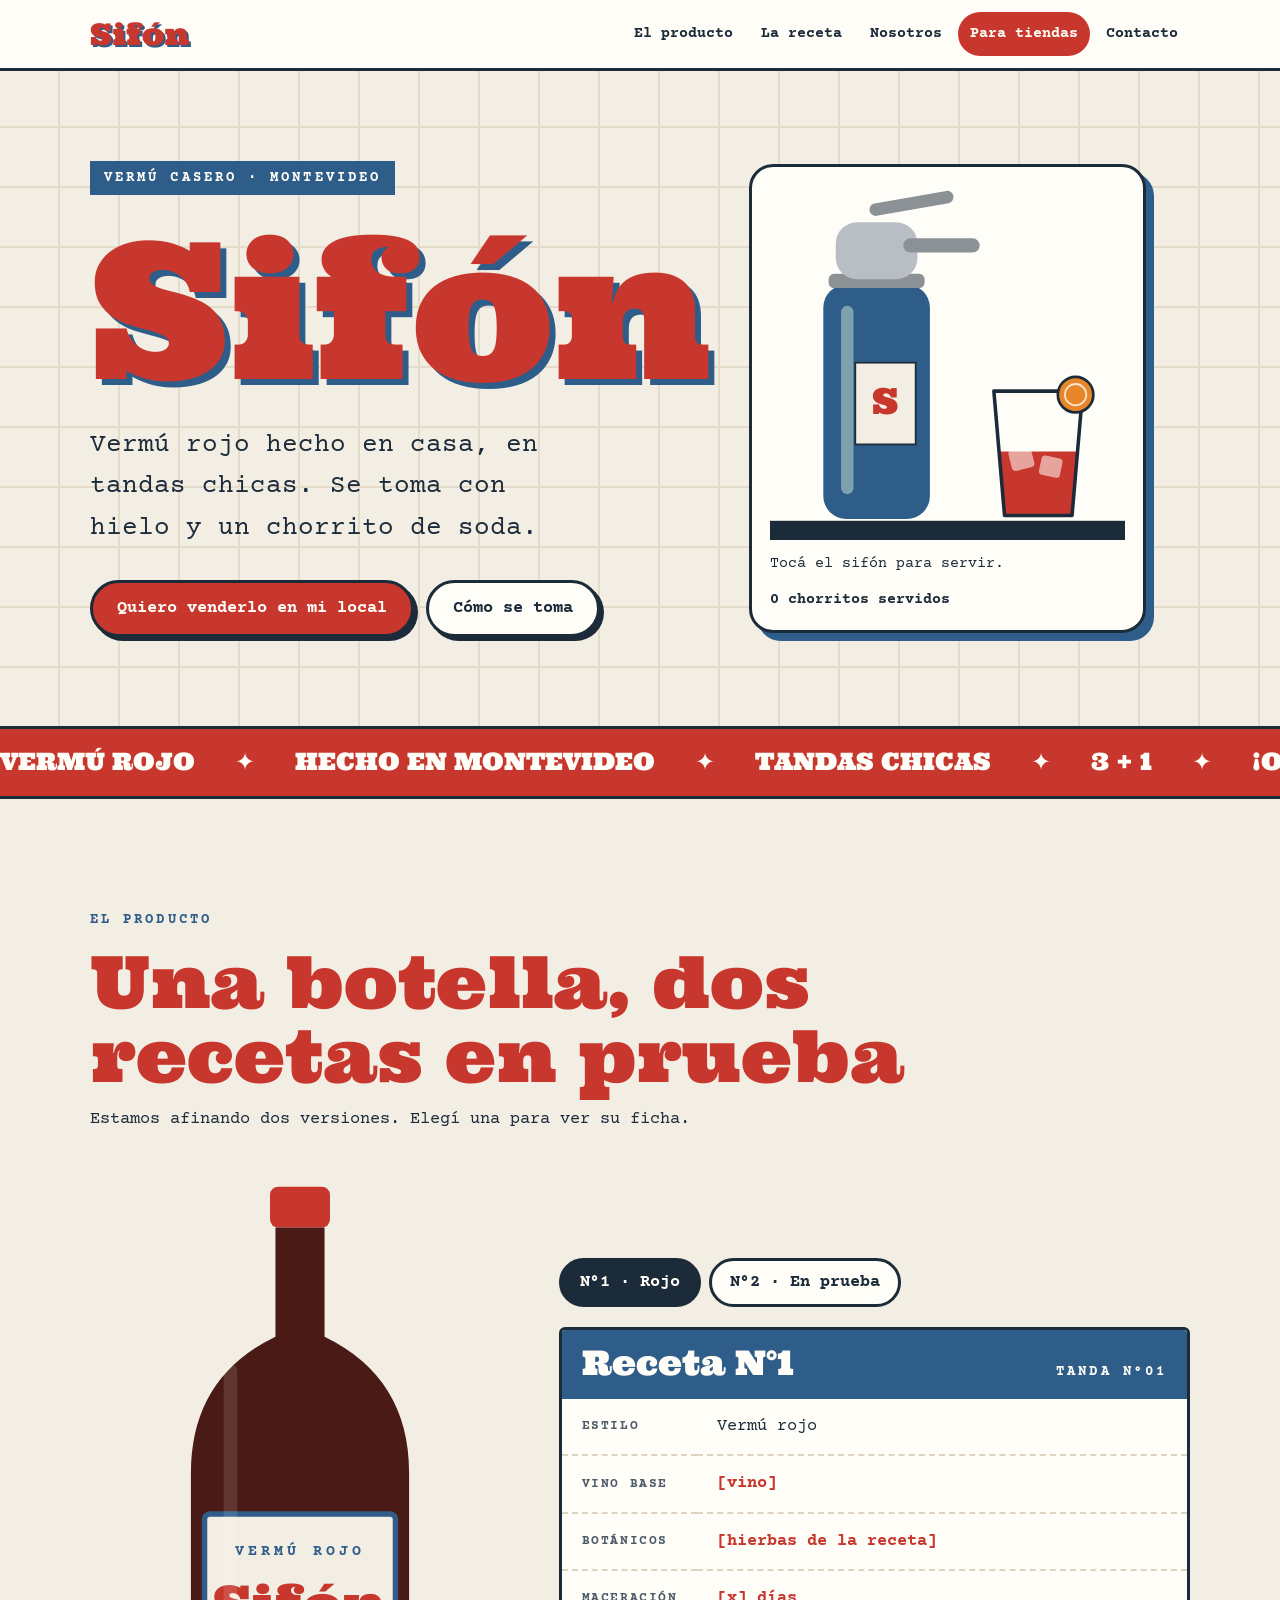
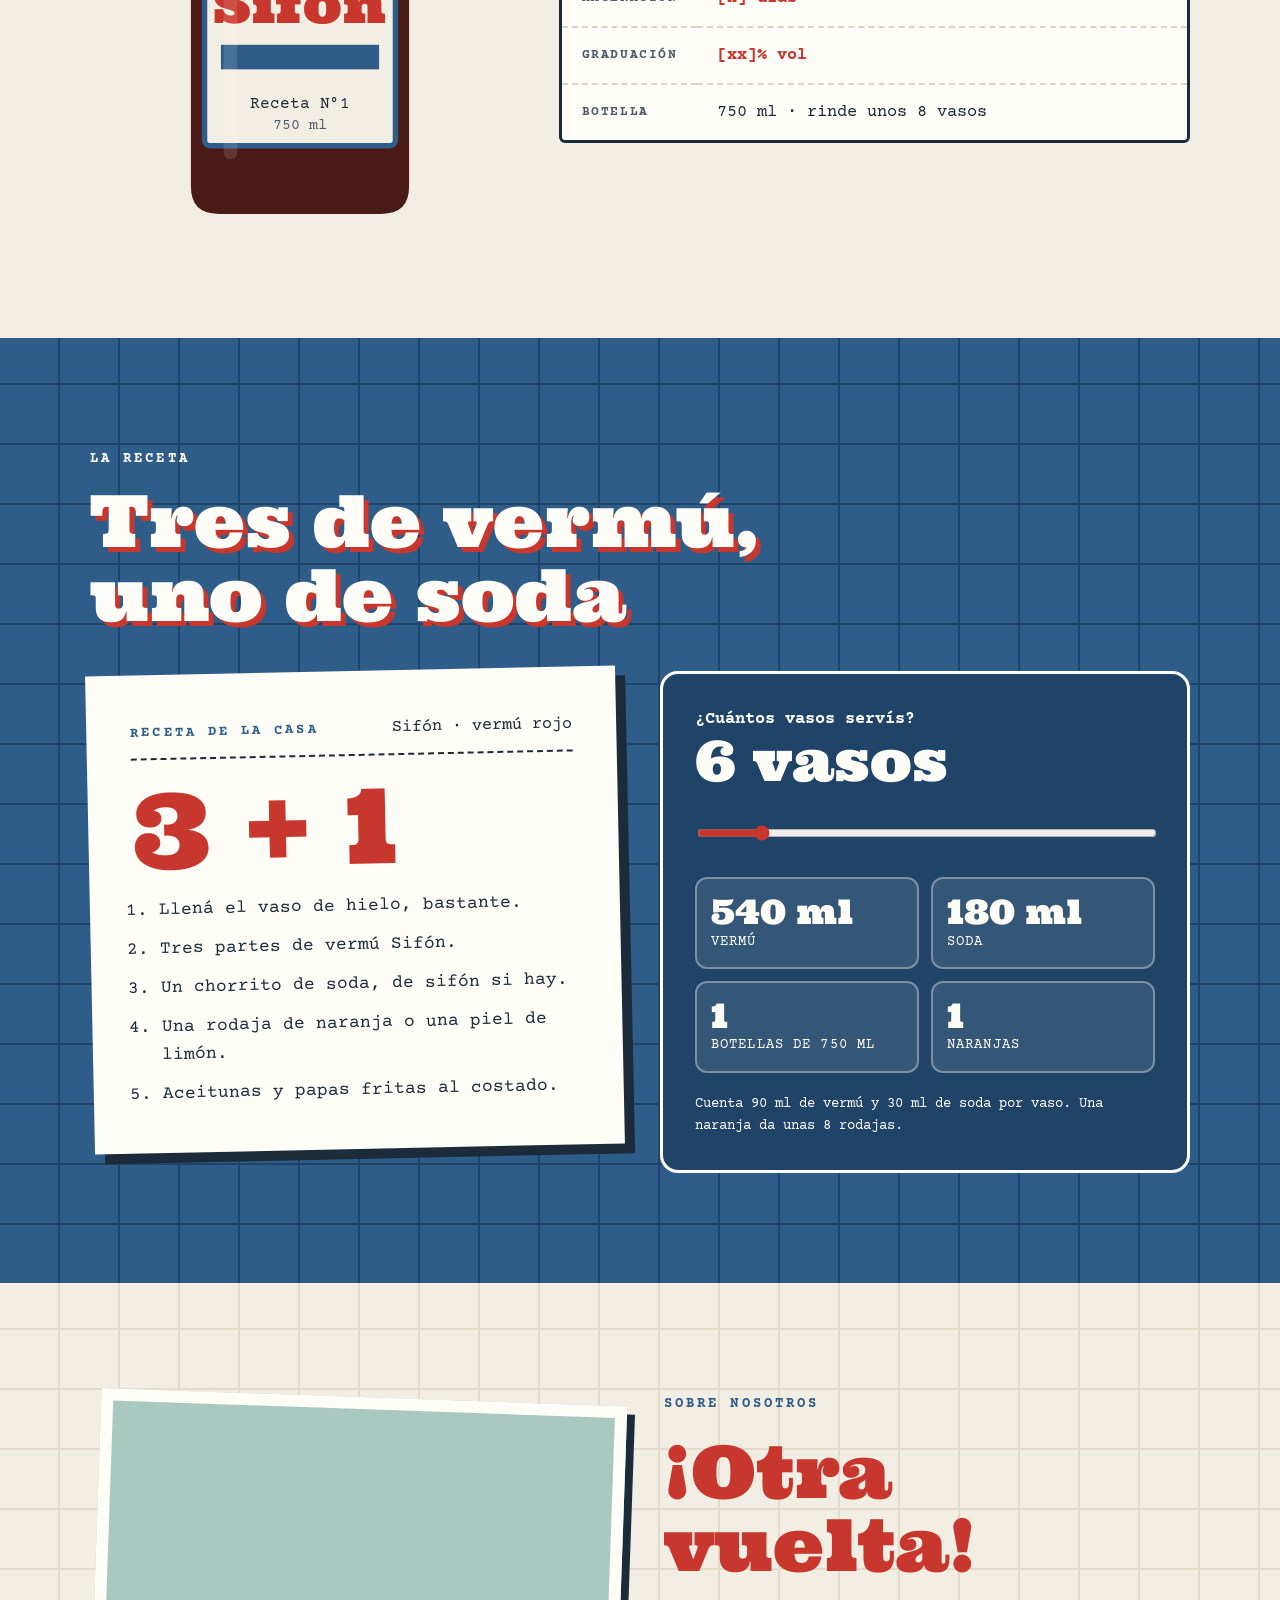
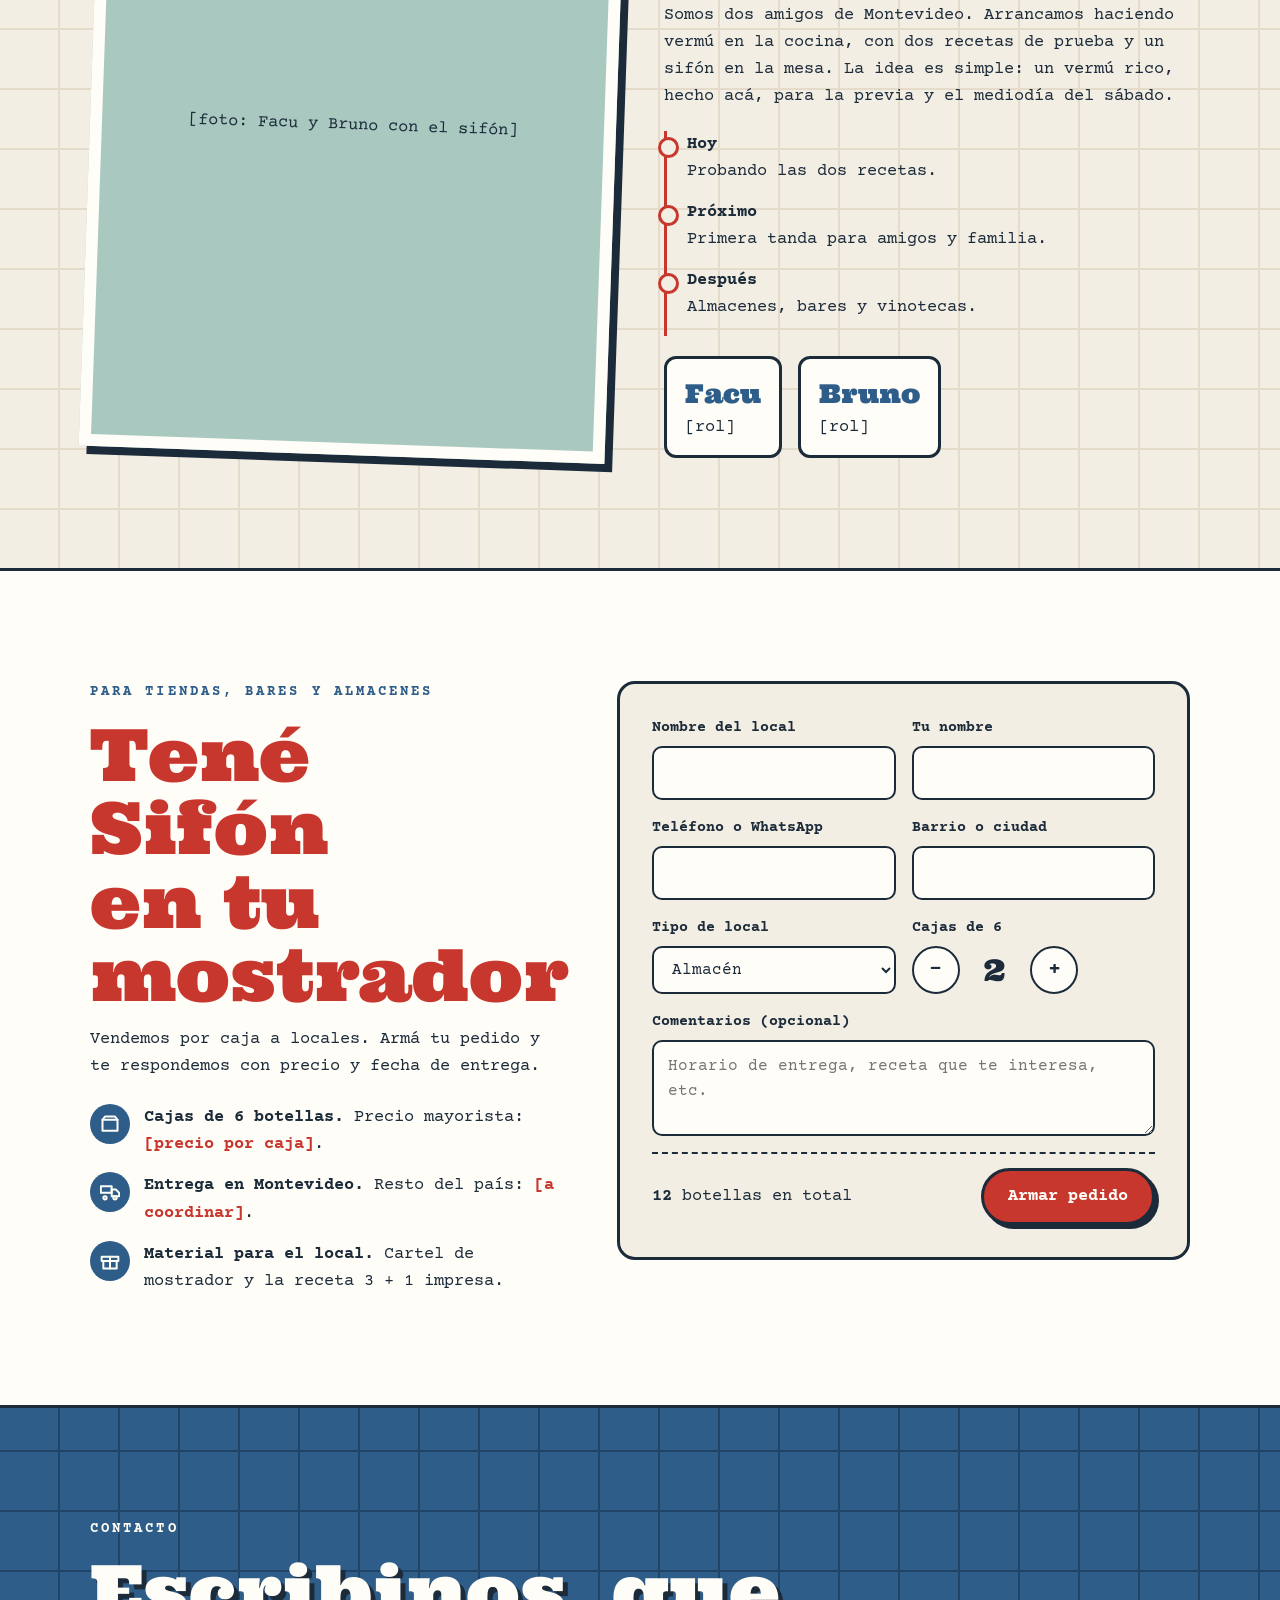
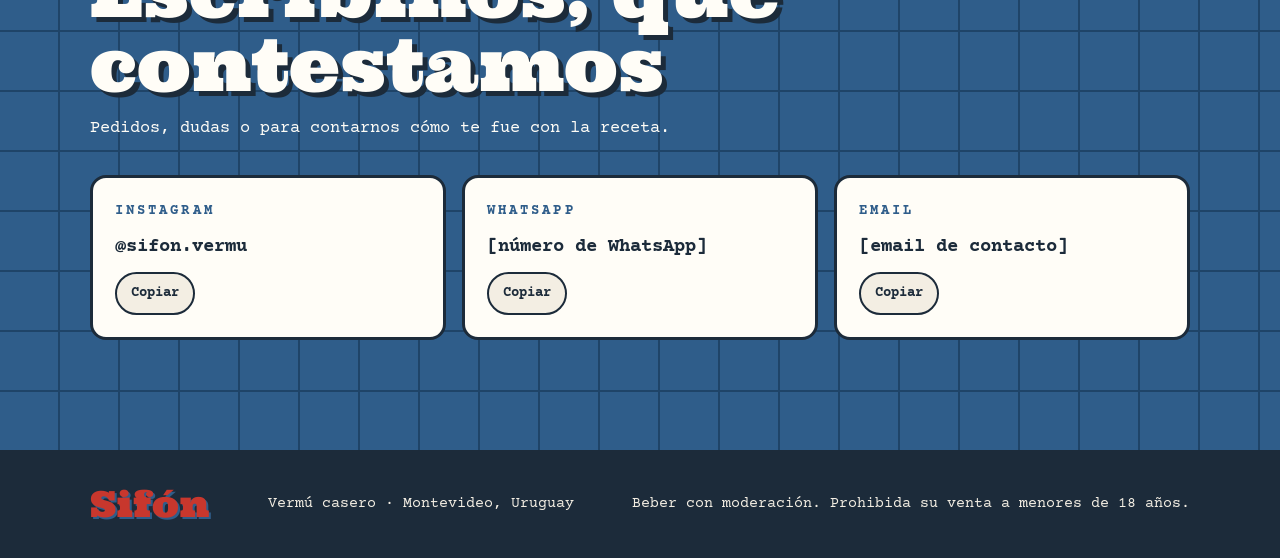
==== index.html @ 4a1d990e "Rename index_2.html to index.html" ====
<!doctype html>
<html lang="es">
<head>
<meta charset="utf-8">
<meta name="viewport" content="width=device-width, initial-scale=1, viewport-fit=cover">
<meta name="description" content="Sifón, vermú casero hecho en Montevideo. Se toma con hielo y un chorrito de soda.">
<style>body{margin:0}img{max-width:100%}[hidden]{display:none!important}</style>
<title>Sifón Vermú</title>
<link rel="preconnect" href="https://fonts.googleapis.com">
<link rel="preconnect" href="https://fonts.gstatic.com" crossorigin>
<link rel="stylesheet" href="https://fonts.googleapis.com/css2?family=Ultra&family=Courier+Prime:ital,wght@0,400;0,700;1,400&display=swap">
<style>
/* Layout: azulejo de cocina + barra de bar; secciones alternan azulejo claro y azul sifón, con un sifón interactivo en el hero */
:root{
  --azul:#2F5D8A; --azul-hondo:#1F4468; --vidrio:#A9C8C0; --rojo:#C8372D; --rojo-hondo:#9E2A22;
  --azulejo:#F3EEE3; --papel:#FFFDF7; --tinta:#1C2B3A; --tinta-suave:#4E5B68; --linea:#DCD3C1; --metal:#8C9196; --metal-claro:#B8BEC4;
  --f-display:'Ultra', 'Rockwell Extra Bold', Georgia, serif;
  --f-texto:'Courier Prime', 'Courier New', ui-monospace, monospace;
  --ancho:1180px;
  color-scheme: light;
}
*{box-sizing:border-box}
html{scroll-behavior:smooth}
body{background:var(--azulejo);color:var(--tinta);font-family:var(--f-texto);font-size:17px;line-height:1.6}
a{color:var(--azul)}
:focus-visible{outline:3px solid var(--rojo);outline-offset:3px}
.wrap{max-width:var(--ancho);margin:0 auto;padding-inline:clamp(16px,4vw,40px)}
.azulejos{background-color:var(--azulejo);background-image:repeating-linear-gradient(0deg,transparent 0 58px,#E4DBCA 58px 60px),repeating-linear-gradient(90deg,transparent 0 58px,#E4DBCA 58px 60px)}
.azulejos-azul{background-color:var(--azul);background-image:repeating-linear-gradient(0deg,transparent 0 58px,var(--azul-hondo) 58px 60px),repeating-linear-gradient(90deg,transparent 0 58px,var(--azul-hondo) 58px 60px)}
h1,h2,h3{font-family:var(--f-display);font-weight:400;line-height:1.02;text-wrap:balance;margin:0}
h2{font-size:clamp(40px,6vw,72px)}
.etiqueta{font-weight:700;letter-spacing:.22em;text-transform:uppercase;font-size:14px}
p{margin:0;max-width:62ch}

/* NAV */
.nav{position:sticky;top:env(safe-area-inset-top,0px);z-index:20;background:var(--papel);border-bottom:3px solid var(--tinta)}
.nav .wrap{display:flex;align-items:center;justify-content:space-between;gap:16px;padding-block:12px}
.logo{font-family:var(--f-display);font-size:30px;color:var(--rojo);text-decoration:none;text-shadow:2px 2px 0 var(--azul);line-height:1}
.nav ul{list-style:none;display:flex;gap:4px;margin:0;padding:0}
.nav ul a{display:block;padding:10px 12px;text-decoration:none;color:var(--tinta);font-weight:700;font-size:15px;border-radius:999px}
.nav ul a:hover{background:var(--azulejo)}
.nav .cta-nav{background:var(--rojo);color:var(--papel)}
.nav .cta-nav:hover{background:var(--rojo-hondo)}
.menu-btn{display:none;font:inherit;font-weight:700;background:var(--tinta);color:var(--papel);border:0;border-radius:999px;padding:10px 16px;min-height:44px;cursor:pointer}
@media (max-width:860px){
  .menu-btn{display:block}
  .nav ul{display:none;position:absolute;left:0;right:0;top:100%;flex-direction:column;background:var(--papel);border-bottom:3px solid var(--tinta);padding:8px 16px 16px}
  .nav.abierto ul{display:flex}
  .nav ul a{padding:14px 12px}
}

/* HERO */
.hero .wrap{display:grid;grid-template-columns:1.1fr .9fr;gap:40px;align-items:center;padding-block:clamp(40px,7vw,90px)}
.hero h1{font-size:clamp(84px,15vw,190px);color:var(--rojo);text-shadow:6px 6px 0 var(--azul);letter-spacing:-.01em}
.hero .bajada{font-size:clamp(20px,2.4vw,26px);margin-top:18px;max-width:30ch}
.hero .sobre{display:inline-block;background:var(--azul);color:var(--papel);padding:6px 14px;margin-bottom:18px}
.botones{display:flex;flex-wrap:wrap;gap:12px;margin-top:30px}
.btn{display:inline-flex;align-items:center;justify-content:center;min-height:48px;padding:12px 24px;font:inherit;font-weight:700;text-decoration:none;border:3px solid var(--tinta);border-radius:999px;cursor:pointer;transition:transform .15s ease, box-shadow .15s ease;box-shadow:4px 4px 0 var(--tinta)}
.btn:hover{transform:translate(-2px,-2px);box-shadow:6px 6px 0 var(--tinta)}
.btn:active{transform:translate(2px,2px);box-shadow:1px 1px 0 var(--tinta)}
.btn-rojo{background:var(--rojo);color:var(--papel)}
.btn-claro{background:var(--papel);color:var(--tinta)}
.btn-azul{background:var(--azul);color:var(--papel)}
.escena{background:var(--papel);border:3px solid var(--tinta);border-radius:24px;padding:18px;box-shadow:8px 8px 0 var(--azul);display:flex;flex-direction:column;gap:12px}
.escena svg{width:100%;height:auto;display:block;max-width:100%}
.escena .pie{display:flex;justify-content:space-between;align-items:center;gap:12px;flex-wrap:wrap;font-size:15px}
.contador{font-variant-numeric:tabular-nums;font-weight:700}
#palanca{transition:transform .18s ease;transform-origin:118px 30px;transform-box:view-box}
.apretado #palanca{transform:rotate(12deg)}
#chorro{stroke-dasharray:260;stroke-dashoffset:260}
.apretado #chorro{animation:chorro .9s ease-out forwards}
@keyframes chorro{0%{stroke-dashoffset:260;opacity:1}55%{stroke-dashoffset:0;opacity:1}100%{stroke-dashoffset:-260;opacity:0}}
#liquido{transition:y .8s ease, height .8s ease}
.burbuja{animation:sube 1.6s ease-in forwards}
@keyframes sube{from{transform:translateY(0);opacity:.9}to{transform:translateY(-90px);opacity:0}}
button.sifon-hit{all:unset;cursor:pointer;display:block;border-radius:16px}
button.sifon-hit:focus-visible{outline:3px solid var(--rojo);outline-offset:4px}

/* MARQUESINA */
.marquesina{background:var(--rojo);color:var(--papel);border-block:3px solid var(--tinta);overflow:hidden;white-space:nowrap}
.marquesina .pista{display:inline-flex;gap:40px;padding-block:14px;font-family:var(--f-display);font-size:24px;animation:corre 26s linear infinite}
@keyframes corre{to{transform:translateX(-50%)}}

section{scroll-margin-top:80px}
.seccion{padding-block:clamp(60px,9vw,110px)}
.cabeza{display:flex;flex-direction:column;gap:14px;margin-bottom:40px}

/* PRODUCTO */
.producto .grid{display:grid;grid-template-columns:.8fr 1.2fr;gap:48px;align-items:center}
.botella{display:flex;justify-content:center}
.botella svg{width:min(300px,100%);height:auto}
.tabs{display:flex;gap:8px;flex-wrap:wrap;margin-bottom:20px}
.tab{font:inherit;font-weight:700;min-height:44px;padding:8px 18px;border:3px solid var(--tinta);border-radius:999px;background:var(--papel);color:var(--tinta);cursor:pointer}
.tab[aria-selected="true"]{background:var(--tinta);color:var(--papel)}
.ficha{background:var(--papel);border:3px solid var(--tinta);border-radius:6px;overflow:hidden}
.ficha dl{margin:0;display:grid;grid-template-columns:max-content 1fr}
.ficha dt,.ficha dd{margin:0;padding:14px 20px;border-bottom:2px dashed var(--linea)}
.ficha dt{font-weight:700;color:var(--tinta-suave);text-transform:uppercase;letter-spacing:.12em;font-size:13px;display:flex;align-items:center}
.ficha dl > :nth-last-child(-n+2){border-bottom:0}
.ficha .titulo-ficha{background:var(--azul);color:var(--papel);padding:16px 20px;display:flex;justify-content:space-between;align-items:baseline;gap:12px;flex-wrap:wrap}
.ficha .titulo-ficha h3{font-size:34px}
.pendiente{color:var(--rojo);font-weight:700}

/* RECETA */
.receta{color:var(--papel)}
.receta .grid{display:grid;grid-template-columns:1fr 1fr;gap:40px;align-items:start}
.receta h2{text-shadow:5px 5px 0 var(--rojo)}
.tarjeta{background:var(--papel);color:var(--tinta);padding:clamp(24px,4vw,44px);box-shadow:10px 10px 0 var(--tinta);transform:rotate(-1.2deg)}
.tarjeta .top{display:flex;justify-content:space-between;align-items:baseline;border-bottom:2px dashed var(--tinta);padding-bottom:12px;margin-bottom:18px;gap:10px;flex-wrap:wrap}
.tarjeta .formula{font-family:var(--f-display);font-size:clamp(64px,9vw,104px);color:var(--rojo);line-height:1;margin-bottom:14px}
.tarjeta ol{margin:0;padding-left:1.4em;display:flex;flex-direction:column;gap:10px;font-size:18px}
.calc{background:var(--azul-hondo);border:3px solid var(--papel);border-radius:18px;padding:clamp(20px,3vw,32px);display:flex;flex-direction:column;gap:20px}
.calc label{font-weight:700}
.calc input[type=range]{width:100%;accent-color:var(--rojo);min-height:44px}
.vasos{font-family:var(--f-display);font-size:56px;line-height:1;font-variant-numeric:tabular-nums}
.resultados{display:grid;grid-template-columns:repeat(2,minmax(0,1fr));gap:12px}
.res{background:rgba(255,253,247,.1);border:2px solid rgba(255,253,247,.35);border-radius:12px;padding:14px}
.res .num{font-family:var(--f-display);font-size:34px;font-variant-numeric:tabular-nums;line-height:1.1}
.res .lbl{font-size:14px;letter-spacing:.08em;text-transform:uppercase}

/* NOSOTROS */
.nosotros .grid{display:grid;grid-template-columns:1fr 1fr;gap:48px;align-items:center}
.foto{aspect-ratio:4/5;max-width:100%;background:var(--vidrio);border:12px solid var(--papel);box-shadow:8px 8px 0 var(--tinta);display:flex;align-items:center;justify-content:center;text-align:center;padding:24px;transform:rotate(2deg);color:var(--tinta)}
.nosotros .texto{display:flex;flex-direction:column;gap:20px;min-width:0}
.firmas{display:flex;gap:16px;flex-wrap:wrap}
.firma{background:var(--papel);border:3px solid var(--tinta);border-radius:12px;padding:14px 18px;min-width:0}
.firma strong{font-family:var(--f-display);font-weight:400;font-size:26px;display:block;color:var(--azul)}
.linea-tiempo{list-style:none;margin:0;padding:0;display:flex;flex-direction:column;gap:0;border-left:3px solid var(--rojo)}
.linea-tiempo li{padding:0 0 14px 20px;position:relative}
.linea-tiempo li::before{content:"";position:absolute;left:-9px;top:6px;width:15px;height:15px;border-radius:50%;background:var(--azulejo);border:3px solid var(--rojo)}
.linea-tiempo b{display:block}

/* TIENDAS */
.tiendas{background:var(--papel);border-block:3px solid var(--tinta)}
.tiendas .grid{display:grid;grid-template-columns:.9fr 1.1fr;gap:48px;align-items:start}
.ventajas{list-style:none;margin:24px 0 0;padding:0;display:flex;flex-direction:column;gap:14px}
.ventajas li{display:flex;gap:14px;align-items:flex-start}
.ventajas .ico{flex-shrink:0;width:40px;height:40px;border-radius:50%;background:var(--azul);color:var(--papel);display:flex;align-items:center;justify-content:center}
.form{background:var(--azulejo);border:3px solid var(--tinta);border-radius:18px;padding:clamp(20px,3vw,32px);display:grid;grid-template-columns:repeat(2,minmax(0,1fr));gap:16px}
.campo{display:flex;flex-direction:column;gap:6px;min-width:0}
.campo.full{grid-column:1/-1}
.campo label{font-weight:700;font-size:15px}
.campo input,.campo select,.campo textarea{font:inherit;font-size:16px;padding:12px 14px;border:2px solid var(--tinta);border-radius:10px;background:var(--papel);color:var(--tinta);min-height:48px;width:100%}
.campo textarea{min-height:96px;resize:vertical}
.stepper{display:flex;align-items:center;gap:10px}
.stepper button{font:inherit;font-weight:700;font-size:22px;width:48px;height:48px;border-radius:50%;border:2px solid var(--tinta);background:var(--papel);color:var(--tinta);cursor:pointer}
.stepper output{font-family:var(--f-display);font-size:30px;min-width:2.2ch;text-align:center;font-variant-numeric:tabular-nums}
.total{grid-column:1/-1;display:flex;justify-content:space-between;align-items:center;gap:12px;flex-wrap:wrap;border-top:2px dashed var(--tinta);padding-top:14px}
.error{color:var(--rojo-hondo);font-weight:700;font-size:15px}
.resumen{grid-column:1/-1;background:var(--papel);border:2px solid var(--tinta);border-radius:12px;padding:16px;display:flex;flex-direction:column;gap:12px}
.resumen pre{margin:0;white-space:pre-wrap;font:inherit;font-size:15px}

/* CONTACTO */
.contacto{color:var(--papel)}
.contacto h2{text-shadow:5px 5px 0 var(--tinta)}
.canales{display:grid;grid-template-columns:repeat(3,minmax(0,1fr));gap:16px;margin-top:32px}
.canal{background:var(--papel);color:var(--tinta);border:3px solid var(--tinta);border-radius:16px;padding:22px;display:flex;flex-direction:column;gap:10px;min-width:0}
.canal .dato{font-weight:700;font-size:19px;overflow-wrap:anywhere}
.canal button{align-self:flex-start;font:inherit;font-size:14px;font-weight:700;padding:8px 14px;min-height:40px;border:2px solid var(--tinta);border-radius:999px;background:var(--azulejo);color:var(--tinta);cursor:pointer}
footer{background:var(--tinta);color:var(--azulejo);padding-block:36px;font-size:15px}
footer .wrap{display:flex;justify-content:space-between;gap:20px;flex-wrap:wrap;align-items:center}
footer .logo{font-size:36px}

@media (max-width:860px){
  .hero .wrap,.producto .grid,.receta .grid,.nosotros .grid,.tiendas .grid{grid-template-columns:1fr}
  .canales{grid-template-columns:1fr}
  .form{grid-template-columns:1fr}
  .foto{max-width:420px}
}
@media (prefers-reduced-motion:reduce){
  html{scroll-behavior:auto}
  .marquesina .pista{animation:none}
  .burbuja,.apretado #chorro{animation-duration:.01s}
  .btn{transition:none}
}
</style>
</head>
<body>


<nav class="nav" id="nav" aria-label="Principal">
  <div class="wrap">
    <a class="logo" href="#inicio">Sifón</a>
    <button class="menu-btn" id="menuBtn" aria-expanded="false" aria-controls="menu">Menú</button>
    <ul id="menu">
      <li><a href="#producto">El producto</a></li>
      <li><a href="#receta">La receta</a></li>
      <li><a href="#nosotros">Nosotros</a></li>
      <li><a href="#tiendas" class="cta-nav">Para tiendas</a></li>
      <li><a href="#contacto">Contacto</a></li>
    </ul>
  </div>
</nav>

<header class="hero azulejos" id="inicio">
  <div class="wrap">
    <div>
      <span class="etiqueta sobre">Vermú casero · Montevideo</span>
      <h1>Sifón</h1>
      <p class="bajada">Vermú rojo hecho en casa, en tandas chicas. Se toma con hielo y un chorrito de soda.</p>
      <div class="botones">
        <a class="btn btn-rojo" href="#tiendas">Quiero venderlo en mi local</a>
        <a class="btn btn-claro" href="#receta">Cómo se toma</a>
      </div>
    </div>
    <div class="escena">
      <button class="sifon-hit" id="sifonBtn" aria-label="Apretar el sifón y servir un chorrito de soda">
        <svg viewBox="0 0 400 400" role="img" aria-labelledby="svgT">
          <title id="svgT">Un sifón sirviendo soda en un vaso de vermú</title>
          <defs>
            <clipPath id="vaso-clip"><path d="M252 232 L352 232 L340 372 L264 372 Z"/></clipPath>
          </defs>
          <!-- sifón -->
          <rect x="60" y="112" width="120" height="264" rx="26" fill="#2F5D8A"/>
          <rect x="80" y="136" width="14" height="212" rx="7" fill="#A9C8C0" opacity=".65"/>
          <rect x="96" y="200" width="68" height="92" fill="#F3EEE3" stroke="#1C2B3A" stroke-width="2"/>
          <text x="130" y="258" text-anchor="middle" font-family="Ultra, Georgia, serif" font-size="40" fill="#C8372D">S</text>
          <rect x="66" y="100" width="108" height="16" rx="6" fill="#8C9196"/>
          <rect x="74" y="42" width="92" height="64" rx="24" fill="#B8BEC4"/>
          <rect x="150" y="60" width="86" height="16" rx="8" fill="#8C9196"/>
          <g id="palanca"><rect x="112" y="22" width="96" height="14" rx="7" fill="#8C9196" transform="rotate(-10 112 29)"/></g>
          <!-- chorro -->
          <path id="chorro" d="M236 68 Q300 66 302 240" fill="none" stroke="#A9C8C0" stroke-width="7" stroke-linecap="round"/>
          <!-- vaso -->
          <g clip-path="url(#vaso-clip)">
            <rect id="liquido" x="240" y="300" width="130" height="90" fill="#C8372D"/>
            <rect x="270" y="296" width="26" height="24" rx="4" fill="#FFFDF7" opacity=".55" transform="rotate(-14 283 308)"/>
            <rect x="304" y="306" width="24" height="22" rx="4" fill="#FFFDF7" opacity=".55" transform="rotate(12 316 317)"/>
            <g id="burbujas"></g>
          </g>
          <path d="M252 232 L352 232 L340 372 L264 372 Z" fill="none" stroke="#1C2B3A" stroke-width="4" stroke-linejoin="round"/>
          <circle cx="344" cy="236" r="20" fill="#E8862A" stroke="#1C2B3A" stroke-width="3"/>
          <circle cx="344" cy="236" r="12" fill="none" stroke="#FFFDF7" stroke-width="2" opacity=".8"/>
          <rect x="0" y="378" width="400" height="22" fill="#1C2B3A"/>
        </svg>
      </button>
      <div class="pie">
        <span>Tocá el sifón para servir.</span>
        <span class="contador" aria-live="polite"><span id="chorritos">0</span> chorritos servidos</span>
      </div>
    </div>
  </div>
</header>

<div class="marquesina" aria-hidden="true">
  <div class="pista" id="pista">
    <span>VERMÚ ROJO</span><span>✦</span><span>HECHO EN MONTEVIDEO</span><span>✦</span><span>TANDAS CHICAS</span><span>✦</span><span>3 + 1</span><span>✦</span><span>¡OTRA VUELTA!</span><span>✦</span>
  </div>
</div>

<section class="seccion producto" id="producto">
  <div class="wrap">
    <div class="cabeza">
      <span class="etiqueta" style="color:var(--azul)">El producto</span>
      <h2 style="color:var(--rojo)">Una botella, dos recetas en prueba</h2>
      <p>Estamos afinando dos versiones. Elegí una para ver su ficha.</p>
    </div>
    <div class="grid">
      <div class="botella">
        <svg viewBox="0 0 220 480" role="img" aria-label="Botella de Sifón vermú rojo">
          <rect x="88" y="10" width="44" height="30" rx="6" fill="#C8372D"/>
          <path d="M92 40 L128 40 L128 120 Q190 150 190 220 L190 450 Q190 470 170 470 L50 470 Q30 470 30 450 L30 220 Q30 150 92 120 Z" fill="#4A1A16"/>
          <rect x="40" y="250" width="140" height="170" rx="4" fill="#F3EEE3" stroke="#2F5D8A" stroke-width="4"/>
          <text x="110" y="280" text-anchor="middle" font-family="Courier Prime, monospace" font-weight="700" font-size="11" letter-spacing="3" fill="#2F5D8A" id="botellaTipo">VERMÚ ROJO</text>
          <text x="110" y="330" text-anchor="middle" font-family="Ultra, Georgia, serif" font-size="38" fill="#C8372D">Sifón</text>
          <rect x="52" y="346" width="116" height="18" fill="#2F5D8A"/>
          <text x="110" y="392" text-anchor="middle" font-family="Courier Prime, monospace" font-size="12" fill="#1C2B3A" id="botellaN">Receta N°1</text>
          <text x="110" y="408" text-anchor="middle" font-family="Courier Prime, monospace" font-size="11" fill="#4E5B68">750 ml</text>
          <rect x="54" y="140" width="10" height="290" rx="5" fill="#FFFDF7" opacity=".12"/>
        </svg>
      </div>
      <div>
        <div class="tabs" role="tablist" aria-label="Recetas">
          <button class="tab" role="tab" id="tab1" aria-selected="true" aria-controls="ficha">N°1 · Rojo</button>
          <button class="tab" role="tab" id="tab2" aria-selected="false" aria-controls="ficha">N°2 · En prueba</button>
        </div>
        <div class="ficha" id="ficha" role="tabpanel" aria-labelledby="tab1">
          <div class="titulo-ficha"><h3 id="fNombre">Receta N°1</h3><span class="etiqueta" id="fEstado">Tanda N°01</span></div>
          <dl>
            <dt>Estilo</dt><dd id="fEstilo">Vermú rojo</dd>
            <dt>Vino base</dt><dd id="fVino"><span class="pendiente">[vino]</span></dd>
            <dt>Botánicos</dt><dd id="fHierbas"><span class="pendiente">[hierbas de la receta]</span></dd>
            <dt>Maceración</dt><dd id="fMacera"><span class="pendiente">[x] días</span></dd>
            <dt>Graduación</dt><dd id="fGrad"><span class="pendiente">[xx]% vol</span></dd>
            <dt>Botella</dt><dd>750 ml · rinde unos 8 vasos</dd>
          </dl>
        </div>
      </div>
    </div>
  </div>
</section>

<section class="seccion receta azulejos-azul" id="receta">
  <div class="wrap">
    <div class="cabeza">
      <span class="etiqueta">La receta</span>
      <h2>Tres de vermú,<br>uno de soda</h2>
    </div>
    <div class="grid">
      <article class="tarjeta">
        <div class="top"><span class="etiqueta" style="color:var(--azul)">Receta de la casa</span><span>Sifón · vermú rojo</span></div>
        <div class="formula">3 + 1</div>
        <ol>
          <li>Llená el vaso de hielo, bastante.</li>
          <li>Tres partes de vermú Sifón.</li>
          <li>Un chorrito de soda, de sifón si hay.</li>
          <li>Una rodaja de naranja o una piel de limón.</li>
          <li>Aceitunas y papas fritas al costado.</li>
        </ol>
      </article>
      <div class="calc">
        <div>
          <label for="nVasos">¿Cuántos vasos servís?</label>
          <div class="vasos"><output id="vasosOut" for="nVasos">6</output> vasos</div>
        </div>
        <input type="range" id="nVasos" min="1" max="40" value="6" aria-describedby="calcNota">
        <div class="resultados">
          <div class="res"><div class="num" id="rVermu">540 ml</div><div class="lbl">Vermú</div></div>
          <div class="res"><div class="num" id="rSoda">180 ml</div><div class="lbl">Soda</div></div>
          <div class="res"><div class="num" id="rBotellas">1</div><div class="lbl">Botellas de 750 ml</div></div>
          <div class="res"><div class="num" id="rNaranjas">1</div><div class="lbl">Naranjas</div></div>
        </div>
        <p id="calcNota" style="font-size:14px">Cuenta 90 ml de vermú y 30 ml de soda por vaso. Una naranja da unas 8 rodajas.</p>
      </div>
    </div>
  </div>
</section>

<section class="seccion nosotros azulejos" id="nosotros">
  <div class="wrap">
    <div class="grid">
      <div class="foto">[foto: Facu y Bruno con el sifón]</div>
      <div class="texto">
        <span class="etiqueta" style="color:var(--azul)">Sobre nosotros</span>
        <h2 style="color:var(--rojo)">¡Otra vuelta!</h2>
        <p>Somos dos amigos de Montevideo. Arrancamos haciendo vermú en la cocina, con dos recetas de prueba y un sifón en la mesa. La idea es simple: un vermú rico, hecho acá, para la previa y el mediodía del sábado.</p>
        <ol class="linea-tiempo" aria-label="Cómo va el proyecto">
          <li><b>Hoy</b>Probando las dos recetas.</li>
          <li><b>Próximo</b>Primera tanda para amigos y familia.</li>
          <li><b>Después</b>Almacenes, bares y vinotecas.</li>
        </ol>
        <div class="firmas">
          <div class="firma"><strong>Facu</strong>[rol]</div>
          <div class="firma"><strong>Bruno</strong>[rol]</div>
        </div>
      </div>
    </div>
  </div>
</section>

<section class="seccion tiendas" id="tiendas">
  <div class="wrap">
    <div class="grid">
      <div>
        <div class="cabeza" style="margin-bottom:0">
          <span class="etiqueta" style="color:var(--azul)">Para tiendas, bares y almacenes</span>
          <h2 style="color:var(--rojo)">Tené Sifón en tu mostrador</h2>
          <p>Vendemos por caja a locales. Armá tu pedido y te respondemos con precio y fecha de entrega.</p>
        </div>
        <ul class="ventajas">
          <li><span class="ico" aria-hidden="true"><svg width="20" height="20" viewBox="0 0 24 24" fill="none" stroke="currentColor" stroke-width="2.4" stroke-linecap="round" stroke-linejoin="round"><path d="M3 7h18v13H3z"/><path d="M3 7l3-4h12l3 4"/></svg></span><span><b>Cajas de 6 botellas.</b> Precio mayorista: <span class="pendiente">[precio por caja]</span>.</span></li>
          <li><span class="ico" aria-hidden="true"><svg width="20" height="20" viewBox="0 0 24 24" fill="none" stroke="currentColor" stroke-width="2.4" stroke-linecap="round" stroke-linejoin="round"><path d="M1 13h13V5H1z"/><path d="M14 9h5l4 4v4h-9z"/><circle cx="6" cy="19" r="2"/><circle cx="18" cy="19" r="2"/></svg></span><span><b>Entrega en Montevideo.</b> Resto del país: <span class="pendiente">[a coordinar]</span>.</span></li>
          <li><span class="ico" aria-hidden="true"><svg width="20" height="20" viewBox="0 0 24 24" fill="none" stroke="currentColor" stroke-width="2.4" stroke-linecap="round" stroke-linejoin="round"><path d="M20 12v9H4v-9"/><path d="M2 7h20v5H2z"/><path d="M12 21V7"/></svg></span><span><b>Material para el local.</b> Cartel de mostrador y la receta 3 + 1 impresa.</span></li>
        </ul>
      </div>
      <form class="form" id="pedido" novalidate>
        <div class="campo"><label for="pLocal">Nombre del local</label><input id="pLocal" name="local" autocomplete="organization" required></div>
        <div class="campo"><label for="pNombre">Tu nombre</label><input id="pNombre" name="nombre" autocomplete="name" required></div>
        <div class="campo"><label for="pTel">Teléfono o WhatsApp</label><input id="pTel" name="tel" type="tel" autocomplete="tel" required></div>
        <div class="campo"><label for="pZona">Barrio o ciudad</label><input id="pZona" name="zona" required></div>
        <div class="campo"><label for="pTipo">Tipo de local</label>
          <select id="pTipo" name="tipo"><option>Almacén</option><option>Bar</option><option>Restaurante</option><option>Vinoteca</option><option>Otro</option></select>
        </div>
        <div class="campo"><span style="font-weight:700;font-size:15px" id="cajasLbl">Cajas de 6</span>
          <div class="stepper" role="group" aria-labelledby="cajasLbl">
            <button type="button" id="menos" aria-label="Una caja menos">−</button>
            <output id="cajas" aria-live="polite">2</output>
            <button type="button" id="mas" aria-label="Una caja más">+</button>
          </div>
        </div>
        <div class="campo full"><label for="pMsj">Comentarios (opcional)</label><textarea id="pMsj" name="mensaje" placeholder="Horario de entrega, receta que te interesa, etc."></textarea></div>
        <div class="total"><span><b id="botTotal">12</b> botellas en total</span><button class="btn btn-rojo" type="submit">Armar pedido</button></div>
        <p class="error" id="pError" hidden>Completá nombre del local, tu nombre, teléfono y zona para armar el pedido.</p>
        <div class="resumen" id="resumen" hidden>
          <b>Tu pedido está listo para mandar:</b>
          <pre id="resumenTxt"></pre>
          <div class="botones" style="margin-top:0">
            <a class="btn btn-azul" id="waPedido" href="#" target="_blank" rel="noopener">Enviar por WhatsApp</a>
            <button class="btn btn-claro" type="button" id="copiarPedido">Copiar texto</button>
          </div>
        </div>
      </form>
    </div>
  </div>
</section>

<section class="seccion contacto azulejos-azul" id="contacto">
  <div class="wrap">
    <div class="cabeza" style="margin-bottom:0">
      <span class="etiqueta">Contacto</span>
      <h2>Escribinos, que contestamos</h2>
      <p>Pedidos, dudas o para contarnos cómo te fue con la receta.</p>
    </div>
    <div class="canales">
      <div class="canal"><span class="etiqueta" style="color:var(--azul)">Instagram</span><span class="dato" id="igDato">@sifon.vermu</span><button type="button" data-copiar="igDato">Copiar</button></div>
      <div class="canal"><span class="etiqueta" style="color:var(--azul)">WhatsApp</span><span class="dato" id="waDato">[número de WhatsApp]</span><button type="button" data-copiar="waDato">Copiar</button></div>
      <div class="canal"><span class="etiqueta" style="color:var(--azul)">Email</span><span class="dato" id="mailDato">[email de contacto]</span><button type="button" data-copiar="mailDato">Copiar</button></div>
    </div>
  </div>
</section>

<footer>
  <div class="wrap">
    <span class="logo">Sifón</span>
    <span>Vermú casero · Montevideo, Uruguay</span>
    <span>Beber con moderación. Prohibida su venta a menores de 18 años.</span>
  </div>
</footer>

<script>
(function(){
  // Datos de contacto: completar acá
  const WHATSAPP = ''; // ej: '59899123456' (sin + ni espacios)

  // Menú móvil
  const nav=document.getElementById('nav'), menuBtn=document.getElementById('menuBtn');
  menuBtn.addEventListener('click',()=>{const a=nav.classList.toggle('abierto');menuBtn.setAttribute('aria-expanded',a)});
  document.querySelectorAll('#menu a').forEach(a=>a.addEventListener('click',()=>{nav.classList.remove('abierto');menuBtn.setAttribute('aria-expanded','false')}));

  // Marquesina: duplicar para loop continuo
  const pista=document.getElementById('pista'); pista.innerHTML+=pista.innerHTML;

  // Sifón interactivo
  const escena=document.querySelector('.escena'), btn=document.getElementById('sifonBtn');
  const liquido=document.getElementById('liquido'), burbujas=document.getElementById('burbujas'), cont=document.getElementById('chorritos');
  let n=0, nivel=300, ocupado=false;
  const NS='http://www.w3.org/2000/svg';
  btn.addEventListener('click',()=>{
    if(ocupado) return; ocupado=true;
    escena.classList.remove('apretado'); void escena.offsetWidth; escena.classList.add('apretado');
    n++; cont.textContent=n;
    nivel = nivel<=252 ? 300 : nivel-12;
    liquido.setAttribute('y',nivel); liquido.setAttribute('height',390-nivel);
    for(let i=0;i<9;i++){
      const c=document.createElementNS(NS,'circle');
      c.setAttribute('cx',270+Math.random()*64); c.setAttribute('cy',360-Math.random()*20);
      c.setAttribute('r',2+Math.random()*3); c.setAttribute('fill','#FFFDF7'); c.setAttribute('opacity','.85');
      c.setAttribute('class','burbuja'); c.style.animationDelay=(0.3+Math.random()*0.5)+'s';
      burbujas.appendChild(c); setTimeout(()=>c.remove(),2600);
    }
    setTimeout(()=>{escena.classList.remove('apretado');ocupado=false},950);
  });

  // Fichas de recetas
  const recetas={
    tab1:{nombre:'Receta N°1',estado:'Tanda N°01',estilo:'Vermú rojo',tipo:'VERMÚ ROJO',vino:'[vino]',hierbas:'[hierbas de la receta]',macera:'[x] días',grad:'[xx]% vol'},
    tab2:{nombre:'Receta N°2',estado:'En prueba',estilo:'[estilo: rojo, blanco o rosado]',tipo:'RECETA N°2',vino:'[vino]',hierbas:'[hierbas de la receta]',macera:'[x] días',grad:'[xx]% vol'}
  };
  const pend=v=>/^\[/.test(v)?'<span class="pendiente">'+v+'</span>':v;
  document.querySelectorAll('.tab').forEach(t=>t.addEventListener('click',()=>{
    document.querySelectorAll('.tab').forEach(x=>x.setAttribute('aria-selected',x===t));
    const r=recetas[t.id];
    document.getElementById('ficha').setAttribute('aria-labelledby',t.id);
    document.getElementById('fNombre').textContent=r.nombre;
    document.getElementById('fEstado').textContent=r.estado;
    document.getElementById('fEstilo').innerHTML=pend(r.estilo);
    document.getElementById('fVino').innerHTML=pend(r.vino);
    document.getElementById('fHierbas').innerHTML=pend(r.hierbas);
    document.getElementById('fMacera').innerHTML=pend(r.macera);
    document.getElementById('fGrad').innerHTML=pend(r.grad);
    document.getElementById('botellaN').textContent=r.nombre;
    document.getElementById('botellaTipo').textContent=r.tipo;
  }));

  // Calculadora 3 + 1
  const rango=document.getElementById('nVasos');
  const calc=()=>{
    const v=+rango.value;
    document.getElementById('vasosOut').textContent=v;
    const ml=v*90, soda=v*30;
    const fmt=m=>m>=1000?(m/1000).toLocaleString('es-UY',{maximumFractionDigits:2})+' L':m+' ml';
    document.getElementById('rVermu').textContent=fmt(ml);
    document.getElementById('rSoda').textContent=fmt(soda);
    document.getElementById('rBotellas').textContent=Math.ceil(ml/750);
    document.getElementById('rNaranjas').textContent=Math.ceil(v/8);
  };
  rango.addEventListener('input',calc); calc();

  // Pedido mayorista
  let cajas=2; const out=document.getElementById('cajas'), tot=document.getElementById('botTotal');
  const pintaCajas=()=>{out.textContent=cajas;tot.textContent=cajas*6};
  document.getElementById('menos').addEventListener('click',()=>{cajas=Math.max(1,cajas-1);pintaCajas()});
  document.getElementById('mas').addEventListener('click',()=>{cajas=Math.min(99,cajas+1);pintaCajas()});
  const form=document.getElementById('pedido'), err=document.getElementById('pError'), res=document.getElementById('resumen'), resTxt=document.getElementById('resumenTxt'), wa=document.getElementById('waPedido');
  form.addEventListener('submit',e=>{
    e.preventDefault();
    const d=Object.fromEntries(new FormData(form));
    const faltan=['local','nombre','tel','zona'].filter(k=>!(d[k]||'').trim());
    if(faltan.length){err.hidden=false;res.hidden=true;document.getElementById({local:'pLocal',nombre:'pNombre',tel:'pTel',zona:'pZona'}[faltan[0]]).focus();return}
    err.hidden=true;
    const txt='Hola Sifón, quiero hacer un pedido:\n'+
      '• Local: '+d.local+' ('+d.tipo+')\n'+
      '• Contacto: '+d.nombre+' · '+d.tel+'\n'+
      '• Zona: '+d.zona+'\n'+
      '• Cantidad: '+cajas+' cajas ('+(cajas*6)+' botellas)'+
      (d.mensaje&&d.mensaje.trim()?'\n• Comentarios: '+d.mensaje.trim():'');
    resTxt.textContent=txt;
    wa.href=WHATSAPP?'https://wa.me/'+WHATSAPP+'?text='+encodeURIComponent(txt):'https://wa.me/?text='+encodeURIComponent(txt);
    res.hidden=false; res.scrollIntoView({block:'nearest',behavior:'smooth'});
  });
  const copiar=(texto,boton)=>{
    const ok=()=>{const t=boton.textContent;boton.textContent='Copiado';setTimeout(()=>boton.textContent=t,1500)};
    try{navigator.clipboard.writeText(texto).then(ok,()=>seleccionar(boton))}catch(e){seleccionar(boton)}
  };
  const seleccionar=boton=>{const el=boton.closest('.resumen,.canal').querySelector('pre,.dato');const r=document.createRange();r.selectNodeContents(el);const s=getSelection();s.removeAllRanges();s.addRange(r)};
  document.getElementById('copiarPedido').addEventListener('click',e=>copiar(resTxt.textContent,e.currentTarget));
  document.querySelectorAll('[data-copiar]').forEach(b=>b.addEventListener('click',()=>copiar(document.getElementById(b.dataset.copiar).textContent,b)));
})();
</script>

</body>
</html>
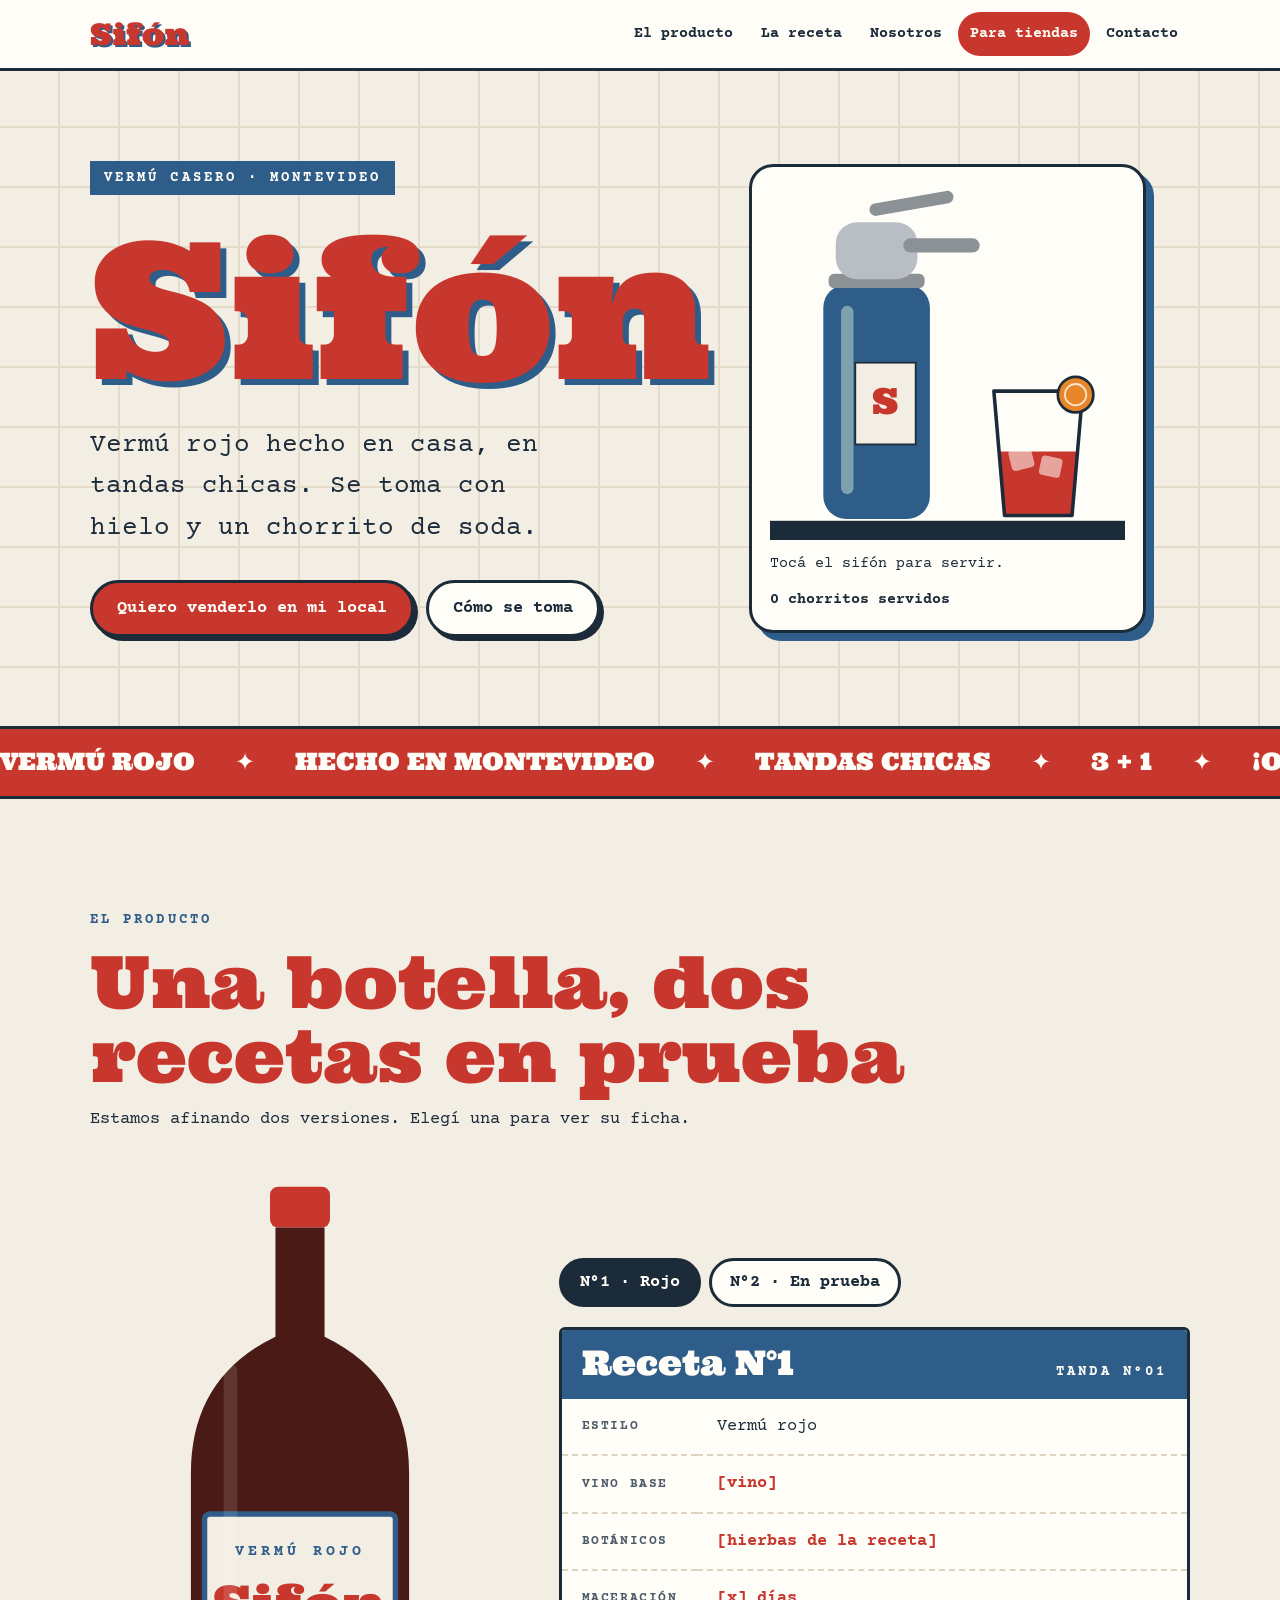
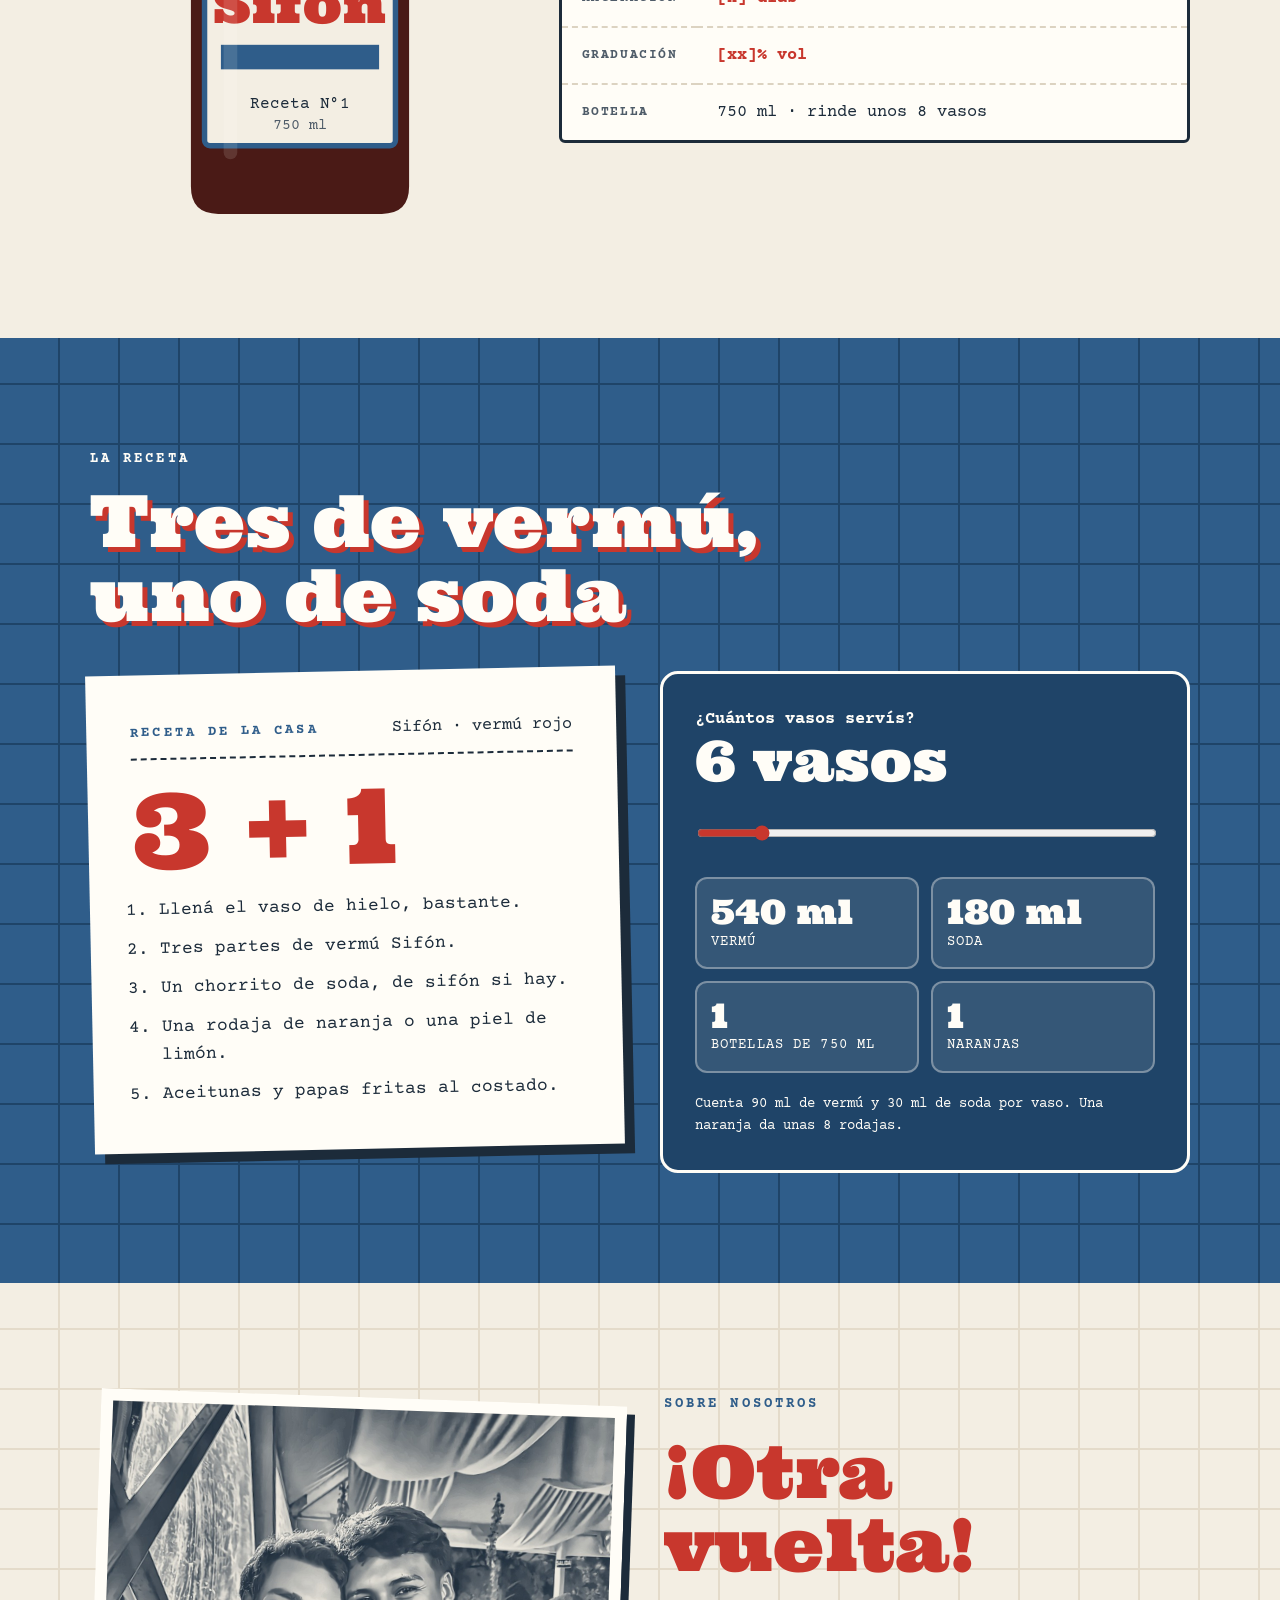
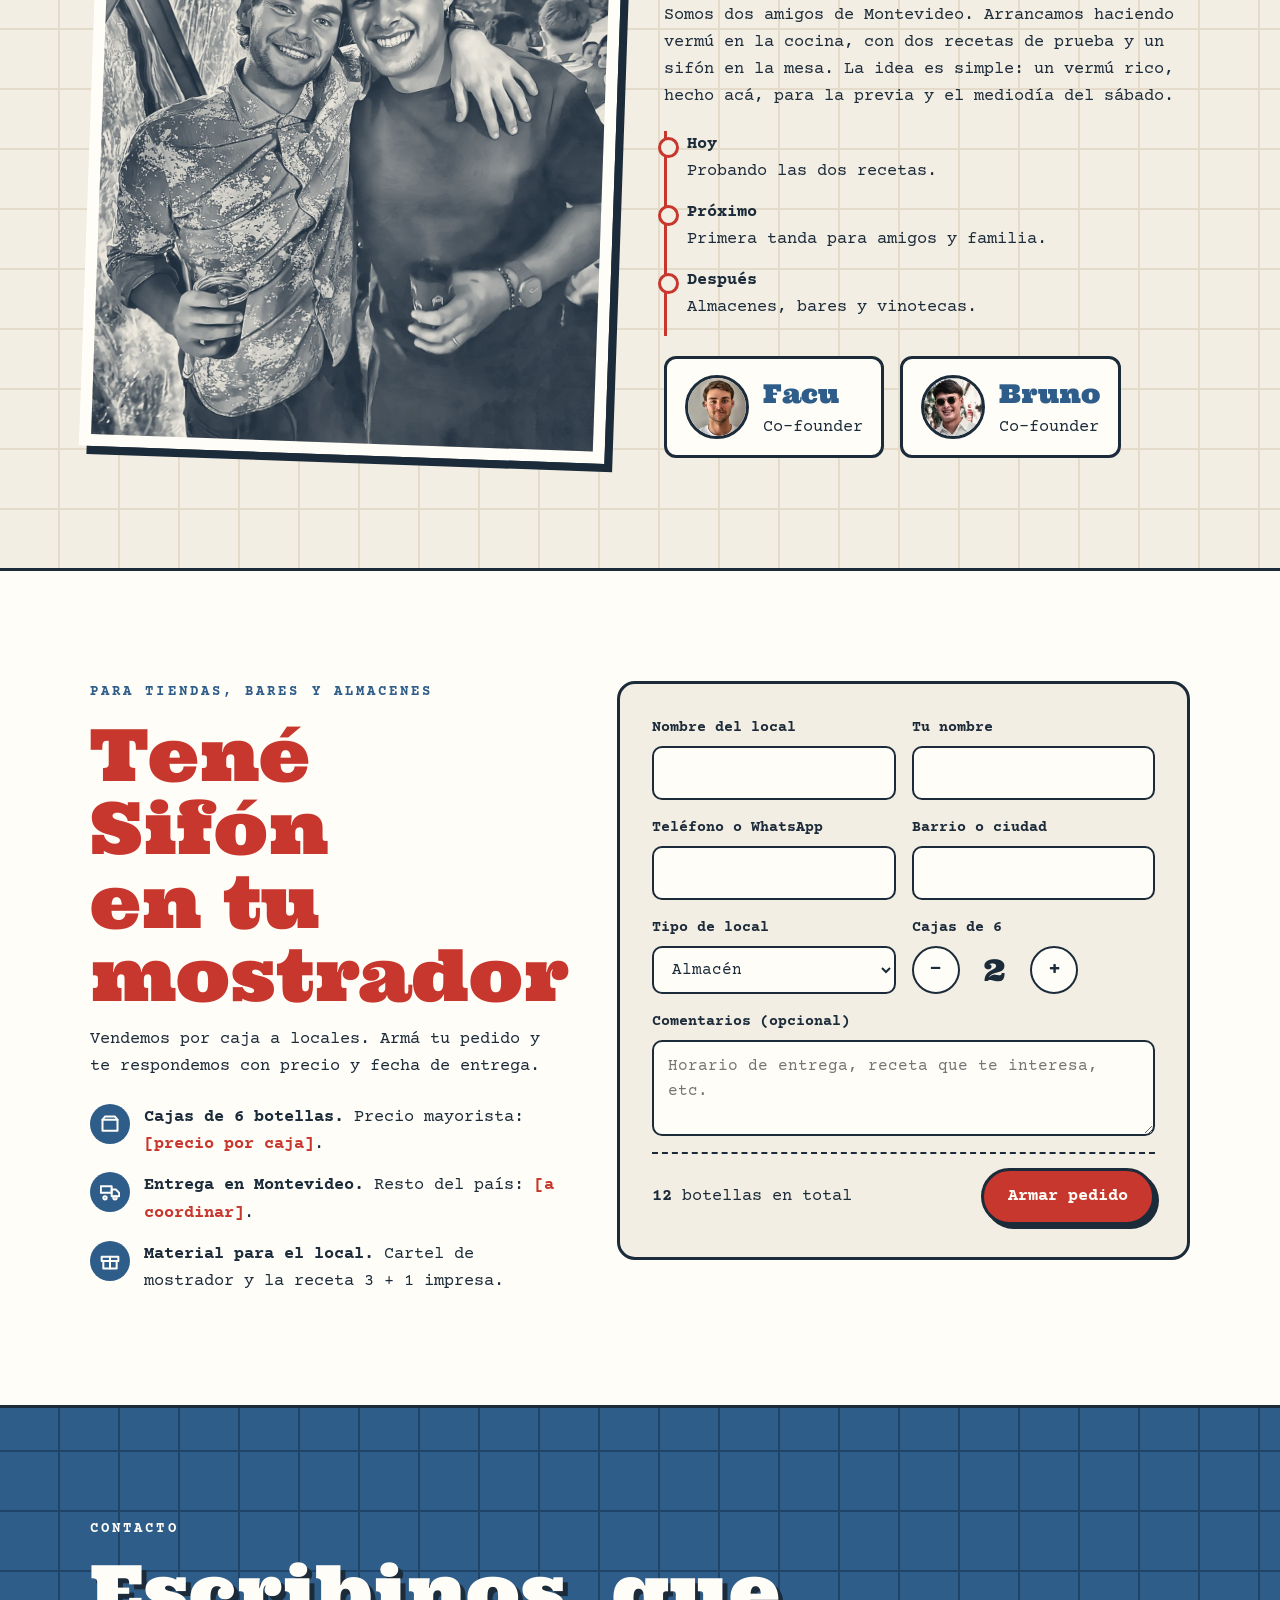
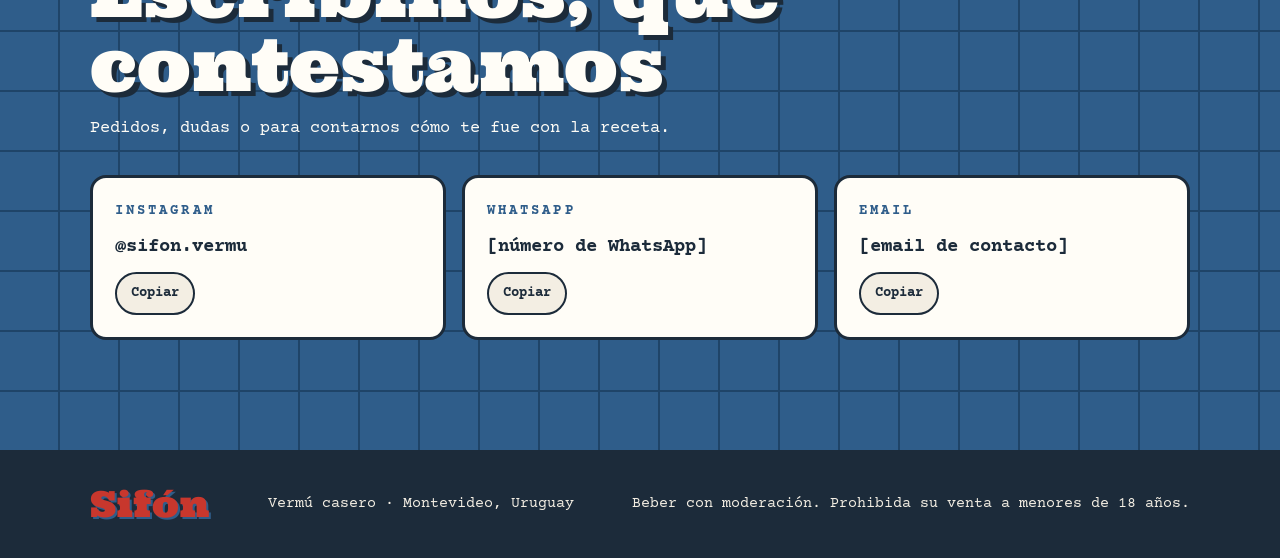
==== commit e08b804f: "Add files via upload" ====
--- a/index.html
+++ b/index.html
@@ -4,179 +4,16 @@
 <meta charset="utf-8">
 <meta name="viewport" content="width=device-width, initial-scale=1, viewport-fit=cover">
 <meta name="description" content="Sifón, vermú casero hecho en Montevideo. Se toma con hielo y un chorrito de soda.">
-<style>body{margin:0}img{max-width:100%}[hidden]{display:none!important}</style>
+<meta property="og:title" content="Sifón Vermú">
+<meta property="og:description" content="Vermú casero hecho en Montevideo. Tres de vermú, uno de soda.">
+<link rel="icon" href="assets/favicon.svg" type="image/svg+xml">
 <title>Sifón Vermú</title>
 <link rel="preconnect" href="https://fonts.googleapis.com">
 <link rel="preconnect" href="https://fonts.gstatic.com" crossorigin>
 <link rel="stylesheet" href="https://fonts.googleapis.com/css2?family=Ultra&family=Courier+Prime:ital,wght@0,400;0,700;1,400&display=swap">
-<style>
-/* Layout: azulejo de cocina + barra de bar; secciones alternan azulejo claro y azul sifón, con un sifón interactivo en el hero */
-:root{
-  --azul:#2F5D8A; --azul-hondo:#1F4468; --vidrio:#A9C8C0; --rojo:#C8372D; --rojo-hondo:#9E2A22;
-  --azulejo:#F3EEE3; --papel:#FFFDF7; --tinta:#1C2B3A; --tinta-suave:#4E5B68; --linea:#DCD3C1; --metal:#8C9196; --metal-claro:#B8BEC4;
-  --f-display:'Ultra', 'Rockwell Extra Bold', Georgia, serif;
-  --f-texto:'Courier Prime', 'Courier New', ui-monospace, monospace;
-  --ancho:1180px;
-  color-scheme: light;
-}
-*{box-sizing:border-box}
-html{scroll-behavior:smooth}
-body{background:var(--azulejo);color:var(--tinta);font-family:var(--f-texto);font-size:17px;line-height:1.6}
-a{color:var(--azul)}
-:focus-visible{outline:3px solid var(--rojo);outline-offset:3px}
-.wrap{max-width:var(--ancho);margin:0 auto;padding-inline:clamp(16px,4vw,40px)}
-.azulejos{background-color:var(--azulejo);background-image:repeating-linear-gradient(0deg,transparent 0 58px,#E4DBCA 58px 60px),repeating-linear-gradient(90deg,transparent 0 58px,#E4DBCA 58px 60px)}
-.azulejos-azul{background-color:var(--azul);background-image:repeating-linear-gradient(0deg,transparent 0 58px,var(--azul-hondo) 58px 60px),repeating-linear-gradient(90deg,transparent 0 58px,var(--azul-hondo) 58px 60px)}
-h1,h2,h3{font-family:var(--f-display);font-weight:400;line-height:1.02;text-wrap:balance;margin:0}
-h2{font-size:clamp(40px,6vw,72px)}
-.etiqueta{font-weight:700;letter-spacing:.22em;text-transform:uppercase;font-size:14px}
-p{margin:0;max-width:62ch}
-
-/* NAV */
-.nav{position:sticky;top:env(safe-area-inset-top,0px);z-index:20;background:var(--papel);border-bottom:3px solid var(--tinta)}
-.nav .wrap{display:flex;align-items:center;justify-content:space-between;gap:16px;padding-block:12px}
-.logo{font-family:var(--f-display);font-size:30px;color:var(--rojo);text-decoration:none;text-shadow:2px 2px 0 var(--azul);line-height:1}
-.nav ul{list-style:none;display:flex;gap:4px;margin:0;padding:0}
-.nav ul a{display:block;padding:10px 12px;text-decoration:none;color:var(--tinta);font-weight:700;font-size:15px;border-radius:999px}
-.nav ul a:hover{background:var(--azulejo)}
-.nav .cta-nav{background:var(--rojo);color:var(--papel)}
-.nav .cta-nav:hover{background:var(--rojo-hondo)}
-.menu-btn{display:none;font:inherit;font-weight:700;background:var(--tinta);color:var(--papel);border:0;border-radius:999px;padding:10px 16px;min-height:44px;cursor:pointer}
-@media (max-width:860px){
-  .menu-btn{display:block}
-  .nav ul{display:none;position:absolute;left:0;right:0;top:100%;flex-direction:column;background:var(--papel);border-bottom:3px solid var(--tinta);padding:8px 16px 16px}
-  .nav.abierto ul{display:flex}
-  .nav ul a{padding:14px 12px}
-}
-
-/* HERO */
-.hero .wrap{display:grid;grid-template-columns:1.1fr .9fr;gap:40px;align-items:center;padding-block:clamp(40px,7vw,90px)}
-.hero h1{font-size:clamp(84px,15vw,190px);color:var(--rojo);text-shadow:6px 6px 0 var(--azul);letter-spacing:-.01em}
-.hero .bajada{font-size:clamp(20px,2.4vw,26px);margin-top:18px;max-width:30ch}
-.hero .sobre{display:inline-block;background:var(--azul);color:var(--papel);padding:6px 14px;margin-bottom:18px}
-.botones{display:flex;flex-wrap:wrap;gap:12px;margin-top:30px}
-.btn{display:inline-flex;align-items:center;justify-content:center;min-height:48px;padding:12px 24px;font:inherit;font-weight:700;text-decoration:none;border:3px solid var(--tinta);border-radius:999px;cursor:pointer;transition:transform .15s ease, box-shadow .15s ease;box-shadow:4px 4px 0 var(--tinta)}
-.btn:hover{transform:translate(-2px,-2px);box-shadow:6px 6px 0 var(--tinta)}
-.btn:active{transform:translate(2px,2px);box-shadow:1px 1px 0 var(--tinta)}
-.btn-rojo{background:var(--rojo);color:var(--papel)}
-.btn-claro{background:var(--papel);color:var(--tinta)}
-.btn-azul{background:var(--azul);color:var(--papel)}
-.escena{background:var(--papel);border:3px solid var(--tinta);border-radius:24px;padding:18px;box-shadow:8px 8px 0 var(--azul);display:flex;flex-direction:column;gap:12px}
-.escena svg{width:100%;height:auto;display:block;max-width:100%}
-.escena .pie{display:flex;justify-content:space-between;align-items:center;gap:12px;flex-wrap:wrap;font-size:15px}
-.contador{font-variant-numeric:tabular-nums;font-weight:700}
-#palanca{transition:transform .18s ease;transform-origin:118px 30px;transform-box:view-box}
-.apretado #palanca{transform:rotate(12deg)}
-#chorro{stroke-dasharray:260;stroke-dashoffset:260}
-.apretado #chorro{animation:chorro .9s ease-out forwards}
-@keyframes chorro{0%{stroke-dashoffset:260;opacity:1}55%{stroke-dashoffset:0;opacity:1}100%{stroke-dashoffset:-260;opacity:0}}
-#liquido{transition:y .8s ease, height .8s ease}
-.burbuja{animation:sube 1.6s ease-in forwards}
-@keyframes sube{from{transform:translateY(0);opacity:.9}to{transform:translateY(-90px);opacity:0}}
-button.sifon-hit{all:unset;cursor:pointer;display:block;border-radius:16px}
-button.sifon-hit:focus-visible{outline:3px solid var(--rojo);outline-offset:4px}
-
-/* MARQUESINA */
-.marquesina{background:var(--rojo);color:var(--papel);border-block:3px solid var(--tinta);overflow:hidden;white-space:nowrap}
-.marquesina .pista{display:inline-flex;gap:40px;padding-block:14px;font-family:var(--f-display);font-size:24px;animation:corre 26s linear infinite}
-@keyframes corre{to{transform:translateX(-50%)}}
-
-section{scroll-margin-top:80px}
-.seccion{padding-block:clamp(60px,9vw,110px)}
-.cabeza{display:flex;flex-direction:column;gap:14px;margin-bottom:40px}
-
-/* PRODUCTO */
-.producto .grid{display:grid;grid-template-columns:.8fr 1.2fr;gap:48px;align-items:center}
-.botella{display:flex;justify-content:center}
-.botella svg{width:min(300px,100%);height:auto}
-.tabs{display:flex;gap:8px;flex-wrap:wrap;margin-bottom:20px}
-.tab{font:inherit;font-weight:700;min-height:44px;padding:8px 18px;border:3px solid var(--tinta);border-radius:999px;background:var(--papel);color:var(--tinta);cursor:pointer}
-.tab[aria-selected="true"]{background:var(--tinta);color:var(--papel)}
-.ficha{background:var(--papel);border:3px solid var(--tinta);border-radius:6px;overflow:hidden}
-.ficha dl{margin:0;display:grid;grid-template-columns:max-content 1fr}
-.ficha dt,.ficha dd{margin:0;padding:14px 20px;border-bottom:2px dashed var(--linea)}
-.ficha dt{font-weight:700;color:var(--tinta-suave);text-transform:uppercase;letter-spacing:.12em;font-size:13px;display:flex;align-items:center}
-.ficha dl > :nth-last-child(-n+2){border-bottom:0}
-.ficha .titulo-ficha{background:var(--azul);color:var(--papel);padding:16px 20px;display:flex;justify-content:space-between;align-items:baseline;gap:12px;flex-wrap:wrap}
-.ficha .titulo-ficha h3{font-size:34px}
-.pendiente{color:var(--rojo);font-weight:700}
-
-/* RECETA */
-.receta{color:var(--papel)}
-.receta .grid{display:grid;grid-template-columns:1fr 1fr;gap:40px;align-items:start}
-.receta h2{text-shadow:5px 5px 0 var(--rojo)}
-.tarjeta{background:var(--papel);color:var(--tinta);padding:clamp(24px,4vw,44px);box-shadow:10px 10px 0 var(--tinta);transform:rotate(-1.2deg)}
-.tarjeta .top{display:flex;justify-content:space-between;align-items:baseline;border-bottom:2px dashed var(--tinta);padding-bottom:12px;margin-bottom:18px;gap:10px;flex-wrap:wrap}
-.tarjeta .formula{font-family:var(--f-display);font-size:clamp(64px,9vw,104px);color:var(--rojo);line-height:1;margin-bottom:14px}
-.tarjeta ol{margin:0;padding-left:1.4em;display:flex;flex-direction:column;gap:10px;font-size:18px}
-.calc{background:var(--azul-hondo);border:3px solid var(--papel);border-radius:18px;padding:clamp(20px,3vw,32px);display:flex;flex-direction:column;gap:20px}
-.calc label{font-weight:700}
-.calc input[type=range]{width:100%;accent-color:var(--rojo);min-height:44px}
-.vasos{font-family:var(--f-display);font-size:56px;line-height:1;font-variant-numeric:tabular-nums}
-.resultados{display:grid;grid-template-columns:repeat(2,minmax(0,1fr));gap:12px}
-.res{background:rgba(255,253,247,.1);border:2px solid rgba(255,253,247,.35);border-radius:12px;padding:14px}
-.res .num{font-family:var(--f-display);font-size:34px;font-variant-numeric:tabular-nums;line-height:1.1}
-.res .lbl{font-size:14px;letter-spacing:.08em;text-transform:uppercase}
-
-/* NOSOTROS */
-.nosotros .grid{display:grid;grid-template-columns:1fr 1fr;gap:48px;align-items:center}
-.foto{aspect-ratio:4/5;max-width:100%;background:var(--vidrio);border:12px solid var(--papel);box-shadow:8px 8px 0 var(--tinta);display:flex;align-items:center;justify-content:center;text-align:center;padding:24px;transform:rotate(2deg);color:var(--tinta)}
-.nosotros .texto{display:flex;flex-direction:column;gap:20px;min-width:0}
-.firmas{display:flex;gap:16px;flex-wrap:wrap}
-.firma{background:var(--papel);border:3px solid var(--tinta);border-radius:12px;padding:14px 18px;min-width:0}
-.firma strong{font-family:var(--f-display);font-weight:400;font-size:26px;display:block;color:var(--azul)}
-.linea-tiempo{list-style:none;margin:0;padding:0;display:flex;flex-direction:column;gap:0;border-left:3px solid var(--rojo)}
-.linea-tiempo li{padding:0 0 14px 20px;position:relative}
-.linea-tiempo li::before{content:"";position:absolute;left:-9px;top:6px;width:15px;height:15px;border-radius:50%;background:var(--azulejo);border:3px solid var(--rojo)}
-.linea-tiempo b{display:block}
-
-/* TIENDAS */
-.tiendas{background:var(--papel);border-block:3px solid var(--tinta)}
-.tiendas .grid{display:grid;grid-template-columns:.9fr 1.1fr;gap:48px;align-items:start}
-.ventajas{list-style:none;margin:24px 0 0;padding:0;display:flex;flex-direction:column;gap:14px}
-.ventajas li{display:flex;gap:14px;align-items:flex-start}
-.ventajas .ico{flex-shrink:0;width:40px;height:40px;border-radius:50%;background:var(--azul);color:var(--papel);display:flex;align-items:center;justify-content:center}
-.form{background:var(--azulejo);border:3px solid var(--tinta);border-radius:18px;padding:clamp(20px,3vw,32px);display:grid;grid-template-columns:repeat(2,minmax(0,1fr));gap:16px}
-.campo{display:flex;flex-direction:column;gap:6px;min-width:0}
-.campo.full{grid-column:1/-1}
-.campo label{font-weight:700;font-size:15px}
-.campo input,.campo select,.campo textarea{font:inherit;font-size:16px;padding:12px 14px;border:2px solid var(--tinta);border-radius:10px;background:var(--papel);color:var(--tinta);min-height:48px;width:100%}
-.campo textarea{min-height:96px;resize:vertical}
-.stepper{display:flex;align-items:center;gap:10px}
-.stepper button{font:inherit;font-weight:700;font-size:22px;width:48px;height:48px;border-radius:50%;border:2px solid var(--tinta);background:var(--papel);color:var(--tinta);cursor:pointer}
-.stepper output{font-family:var(--f-display);font-size:30px;min-width:2.2ch;text-align:center;font-variant-numeric:tabular-nums}
-.total{grid-column:1/-1;display:flex;justify-content:space-between;align-items:center;gap:12px;flex-wrap:wrap;border-top:2px dashed var(--tinta);padding-top:14px}
-.error{color:var(--rojo-hondo);font-weight:700;font-size:15px}
-.resumen{grid-column:1/-1;background:var(--papel);border:2px solid var(--tinta);border-radius:12px;padding:16px;display:flex;flex-direction:column;gap:12px}
-.resumen pre{margin:0;white-space:pre-wrap;font:inherit;font-size:15px}
-
-/* CONTACTO */
-.contacto{color:var(--papel)}
-.contacto h2{text-shadow:5px 5px 0 var(--tinta)}
-.canales{display:grid;grid-template-columns:repeat(3,minmax(0,1fr));gap:16px;margin-top:32px}
-.canal{background:var(--papel);color:var(--tinta);border:3px solid var(--tinta);border-radius:16px;padding:22px;display:flex;flex-direction:column;gap:10px;min-width:0}
-.canal .dato{font-weight:700;font-size:19px;overflow-wrap:anywhere}
-.canal button{align-self:flex-start;font:inherit;font-size:14px;font-weight:700;padding:8px 14px;min-height:40px;border:2px solid var(--tinta);border-radius:999px;background:var(--azulejo);color:var(--tinta);cursor:pointer}
-footer{background:var(--tinta);color:var(--azulejo);padding-block:36px;font-size:15px}
-footer .wrap{display:flex;justify-content:space-between;gap:20px;flex-wrap:wrap;align-items:center}
-footer .logo{font-size:36px}
-
-@media (max-width:860px){
-  .hero .wrap,.producto .grid,.receta .grid,.nosotros .grid,.tiendas .grid{grid-template-columns:1fr}
-  .canales{grid-template-columns:1fr}
-  .form{grid-template-columns:1fr}
-  .foto{max-width:420px}
-}
-@media (prefers-reduced-motion:reduce){
-  html{scroll-behavior:auto}
-  .marquesina .pista{animation:none}
-  .burbuja,.apretado #chorro{animation-duration:.01s}
-  .btn{transition:none}
-}
-</style>
+<link rel="stylesheet" href="css/styles.css">
 </head>
 <body>
-
 
 <nav class="nav" id="nav" aria-label="Principal">
   <div class="wrap">
@@ -329,7 +166,7 @@
 <section class="seccion nosotros azulejos" id="nosotros">
   <div class="wrap">
     <div class="grid">
-      <div class="foto">[foto: Facu y Bruno con el sifón]</div>
+      <img class="foto" src="assets/img/facu-y-bruno-duotono.jpg" alt="Facu y Bruno, los creadores de Sifón" width="1200" height="1500">
       <div class="texto">
         <span class="etiqueta" style="color:var(--azul)">Sobre nosotros</span>
         <h2 style="color:var(--rojo)">¡Otra vuelta!</h2>
@@ -340,8 +177,8 @@
           <li><b>Después</b>Almacenes, bares y vinotecas.</li>
         </ol>
         <div class="firmas">
-          <div class="firma"><strong>Facu</strong>[rol]</div>
-          <div class="firma"><strong>Bruno</strong>[rol]</div>
+          <div class="firma"><img class="avatar" src="assets/img/facu.jpg" alt="Facu" width="64" height="64"><div><strong>Facu</strong>Co-founder</div></div>
+          <div class="firma"><img class="avatar" src="assets/img/bruno.jpg" alt="Bruno" width="64" height="64"><div><strong>Bruno</strong>Co-founder</div></div>
         </div>
       </div>
     </div>
@@ -417,106 +254,7 @@
   </div>
 </footer>
 
-<script>
-(function(){
-  // Datos de contacto: completar acá
-  const WHATSAPP = ''; // ej: '59899123456' (sin + ni espacios)
-
-  // Menú móvil
-  const nav=document.getElementById('nav'), menuBtn=document.getElementById('menuBtn');
-  menuBtn.addEventListener('click',()=>{const a=nav.classList.toggle('abierto');menuBtn.setAttribute('aria-expanded',a)});
-  document.querySelectorAll('#menu a').forEach(a=>a.addEventListener('click',()=>{nav.classList.remove('abierto');menuBtn.setAttribute('aria-expanded','false')}));
-
-  // Marquesina: duplicar para loop continuo
-  const pista=document.getElementById('pista'); pista.innerHTML+=pista.innerHTML;
-
-  // Sifón interactivo
-  const escena=document.querySelector('.escena'), btn=document.getElementById('sifonBtn');
-  const liquido=document.getElementById('liquido'), burbujas=document.getElementById('burbujas'), cont=document.getElementById('chorritos');
-  let n=0, nivel=300, ocupado=false;
-  const NS='http://www.w3.org/2000/svg';
-  btn.addEventListener('click',()=>{
-    if(ocupado) return; ocupado=true;
-    escena.classList.remove('apretado'); void escena.offsetWidth; escena.classList.add('apretado');
-    n++; cont.textContent=n;
-    nivel = nivel<=252 ? 300 : nivel-12;
-    liquido.setAttribute('y',nivel); liquido.setAttribute('height',390-nivel);
-    for(let i=0;i<9;i++){
-      const c=document.createElementNS(NS,'circle');
-      c.setAttribute('cx',270+Math.random()*64); c.setAttribute('cy',360-Math.random()*20);
-      c.setAttribute('r',2+Math.random()*3); c.setAttribute('fill','#FFFDF7'); c.setAttribute('opacity','.85');
-      c.setAttribute('class','burbuja'); c.style.animationDelay=(0.3+Math.random()*0.5)+'s';
-      burbujas.appendChild(c); setTimeout(()=>c.remove(),2600);
-    }
-    setTimeout(()=>{escena.classList.remove('apretado');ocupado=false},950);
-  });
-
-  // Fichas de recetas
-  const recetas={
-    tab1:{nombre:'Receta N°1',estado:'Tanda N°01',estilo:'Vermú rojo',tipo:'VERMÚ ROJO',vino:'[vino]',hierbas:'[hierbas de la receta]',macera:'[x] días',grad:'[xx]% vol'},
-    tab2:{nombre:'Receta N°2',estado:'En prueba',estilo:'[estilo: rojo, blanco o rosado]',tipo:'RECETA N°2',vino:'[vino]',hierbas:'[hierbas de la receta]',macera:'[x] días',grad:'[xx]% vol'}
-  };
-  const pend=v=>/^\[/.test(v)?'<span class="pendiente">'+v+'</span>':v;
-  document.querySelectorAll('.tab').forEach(t=>t.addEventListener('click',()=>{
-    document.querySelectorAll('.tab').forEach(x=>x.setAttribute('aria-selected',x===t));
-    const r=recetas[t.id];
-    document.getElementById('ficha').setAttribute('aria-labelledby',t.id);
-    document.getElementById('fNombre').textContent=r.nombre;
-    document.getElementById('fEstado').textContent=r.estado;
-    document.getElementById('fEstilo').innerHTML=pend(r.estilo);
-    document.getElementById('fVino').innerHTML=pend(r.vino);
-    document.getElementById('fHierbas').innerHTML=pend(r.hierbas);
-    document.getElementById('fMacera').innerHTML=pend(r.macera);
-    document.getElementById('fGrad').innerHTML=pend(r.grad);
-    document.getElementById('botellaN').textContent=r.nombre;
-    document.getElementById('botellaTipo').textContent=r.tipo;
-  }));
-
-  // Calculadora 3 + 1
-  const rango=document.getElementById('nVasos');
-  const calc=()=>{
-    const v=+rango.value;
-    document.getElementById('vasosOut').textContent=v;
-    const ml=v*90, soda=v*30;
-    const fmt=m=>m>=1000?(m/1000).toLocaleString('es-UY',{maximumFractionDigits:2})+' L':m+' ml';
-    document.getElementById('rVermu').textContent=fmt(ml);
-    document.getElementById('rSoda').textContent=fmt(soda);
-    document.getElementById('rBotellas').textContent=Math.ceil(ml/750);
-    document.getElementById('rNaranjas').textContent=Math.ceil(v/8);
-  };
-  rango.addEventListener('input',calc); calc();
-
-  // Pedido mayorista
-  let cajas=2; const out=document.getElementById('cajas'), tot=document.getElementById('botTotal');
-  const pintaCajas=()=>{out.textContent=cajas;tot.textContent=cajas*6};
-  document.getElementById('menos').addEventListener('click',()=>{cajas=Math.max(1,cajas-1);pintaCajas()});
-  document.getElementById('mas').addEventListener('click',()=>{cajas=Math.min(99,cajas+1);pintaCajas()});
-  const form=document.getElementById('pedido'), err=document.getElementById('pError'), res=document.getElementById('resumen'), resTxt=document.getElementById('resumenTxt'), wa=document.getElementById('waPedido');
-  form.addEventListener('submit',e=>{
-    e.preventDefault();
-    const d=Object.fromEntries(new FormData(form));
-    const faltan=['local','nombre','tel','zona'].filter(k=>!(d[k]||'').trim());
-    if(faltan.length){err.hidden=false;res.hidden=true;document.getElementById({local:'pLocal',nombre:'pNombre',tel:'pTel',zona:'pZona'}[faltan[0]]).focus();return}
-    err.hidden=true;
-    const txt='Hola Sifón, quiero hacer un pedido:\n'+
-      '• Local: '+d.local+' ('+d.tipo+')\n'+
-      '• Contacto: '+d.nombre+' · '+d.tel+'\n'+
-      '• Zona: '+d.zona+'\n'+
-      '• Cantidad: '+cajas+' cajas ('+(cajas*6)+' botellas)'+
-      (d.mensaje&&d.mensaje.trim()?'\n• Comentarios: '+d.mensaje.trim():'');
-    resTxt.textContent=txt;
-    wa.href=WHATSAPP?'https://wa.me/'+WHATSAPP+'?text='+encodeURIComponent(txt):'https://wa.me/?text='+encodeURIComponent(txt);
-    res.hidden=false; res.scrollIntoView({block:'nearest',behavior:'smooth'});
-  });
-  const copiar=(texto,boton)=>{
-    const ok=()=>{const t=boton.textContent;boton.textContent='Copiado';setTimeout(()=>boton.textContent=t,1500)};
-    try{navigator.clipboard.writeText(texto).then(ok,()=>seleccionar(boton))}catch(e){seleccionar(boton)}
-  };
-  const seleccionar=boton=>{const el=boton.closest('.resumen,.canal').querySelector('pre,.dato');const r=document.createRange();r.selectNodeContents(el);const s=getSelection();s.removeAllRanges();s.addRange(r)};
-  document.getElementById('copiarPedido').addEventListener('click',e=>copiar(resTxt.textContent,e.currentTarget));
-  document.querySelectorAll('[data-copiar]').forEach(b=>b.addEventListener('click',()=>copiar(document.getElementById(b.dataset.copiar).textContent,b)));
-})();
-</script>
-
+<script src="js/config.js"></script>
+<script src="js/main.js"></script>
 </body>
 </html>
--- a/css/styles.css
+++ b/css/styles.css
@@ -0,0 +1,173 @@
+/* Reset básico */
+body{margin:0}
+img{max-width:100%}
+[hidden]{display:none!important}
+
+/* Layout: azulejo de cocina + barra de bar; secciones alternan azulejo claro y azul sifón, con un sifón interactivo en el hero */
+:root{
+  --azul:#2F5D8A; --azul-hondo:#1F4468; --vidrio:#A9C8C0; --rojo:#C8372D; --rojo-hondo:#9E2A22;
+  --azulejo:#F3EEE3; --papel:#FFFDF7; --tinta:#1C2B3A; --tinta-suave:#4E5B68; --linea:#DCD3C1; --metal:#8C9196; --metal-claro:#B8BEC4;
+  --f-display:'Ultra', 'Rockwell Extra Bold', Georgia, serif;
+  --f-texto:'Courier Prime', 'Courier New', ui-monospace, monospace;
+  --ancho:1180px;
+  color-scheme: light;
+}
+*{box-sizing:border-box}
+html{scroll-behavior:smooth}
+body{background:var(--azulejo);color:var(--tinta);font-family:var(--f-texto);font-size:17px;line-height:1.6}
+a{color:var(--azul)}
+:focus-visible{outline:3px solid var(--rojo);outline-offset:3px}
+.wrap{max-width:var(--ancho);margin:0 auto;padding-inline:clamp(16px,4vw,40px)}
+.azulejos{background-color:var(--azulejo);background-image:repeating-linear-gradient(0deg,transparent 0 58px,#E4DBCA 58px 60px),repeating-linear-gradient(90deg,transparent 0 58px,#E4DBCA 58px 60px)}
+.azulejos-azul{background-color:var(--azul);background-image:repeating-linear-gradient(0deg,transparent 0 58px,var(--azul-hondo) 58px 60px),repeating-linear-gradient(90deg,transparent 0 58px,var(--azul-hondo) 58px 60px)}
+h1,h2,h3{font-family:var(--f-display);font-weight:400;line-height:1.02;text-wrap:balance;margin:0}
+h2{font-size:clamp(40px,6vw,72px)}
+.etiqueta{font-weight:700;letter-spacing:.22em;text-transform:uppercase;font-size:14px}
+p{margin:0;max-width:62ch}
+
+/* NAV */
+.nav{position:sticky;top:env(safe-area-inset-top,0px);z-index:20;background:var(--papel);border-bottom:3px solid var(--tinta)}
+.nav .wrap{display:flex;align-items:center;justify-content:space-between;gap:16px;padding-block:12px}
+.logo{font-family:var(--f-display);font-size:30px;color:var(--rojo);text-decoration:none;text-shadow:2px 2px 0 var(--azul);line-height:1}
+.nav ul{list-style:none;display:flex;gap:4px;margin:0;padding:0}
+.nav ul a{display:block;padding:10px 12px;text-decoration:none;color:var(--tinta);font-weight:700;font-size:15px;border-radius:999px}
+.nav ul a:hover{background:var(--azulejo)}
+.nav .cta-nav{background:var(--rojo);color:var(--papel)}
+.nav .cta-nav:hover{background:var(--rojo-hondo)}
+.menu-btn{display:none;font:inherit;font-weight:700;background:var(--tinta);color:var(--papel);border:0;border-radius:999px;padding:10px 16px;min-height:44px;cursor:pointer}
+@media (max-width:860px){
+  .menu-btn{display:block}
+  .nav ul{display:none;position:absolute;left:0;right:0;top:100%;flex-direction:column;background:var(--papel);border-bottom:3px solid var(--tinta);padding:8px 16px 16px}
+  .nav.abierto ul{display:flex}
+  .nav ul a{padding:14px 12px}
+}
+
+/* HERO */
+.hero .wrap{display:grid;grid-template-columns:1.1fr .9fr;gap:40px;align-items:center;padding-block:clamp(40px,7vw,90px)}
+.hero h1{font-size:clamp(84px,15vw,190px);color:var(--rojo);text-shadow:6px 6px 0 var(--azul);letter-spacing:-.01em}
+.hero .bajada{font-size:clamp(20px,2.4vw,26px);margin-top:18px;max-width:30ch}
+.hero .sobre{display:inline-block;background:var(--azul);color:var(--papel);padding:6px 14px;margin-bottom:18px}
+.botones{display:flex;flex-wrap:wrap;gap:12px;margin-top:30px}
+.btn{display:inline-flex;align-items:center;justify-content:center;min-height:48px;padding:12px 24px;font:inherit;font-weight:700;text-decoration:none;border:3px solid var(--tinta);border-radius:999px;cursor:pointer;transition:transform .15s ease, box-shadow .15s ease;box-shadow:4px 4px 0 var(--tinta)}
+.btn:hover{transform:translate(-2px,-2px);box-shadow:6px 6px 0 var(--tinta)}
+.btn:active{transform:translate(2px,2px);box-shadow:1px 1px 0 var(--tinta)}
+.btn-rojo{background:var(--rojo);color:var(--papel)}
+.btn-claro{background:var(--papel);color:var(--tinta)}
+.btn-azul{background:var(--azul);color:var(--papel)}
+.escena{background:var(--papel);border:3px solid var(--tinta);border-radius:24px;padding:18px;box-shadow:8px 8px 0 var(--azul);display:flex;flex-direction:column;gap:12px}
+.escena svg{width:100%;height:auto;display:block;max-width:100%}
+.escena .pie{display:flex;justify-content:space-between;align-items:center;gap:12px;flex-wrap:wrap;font-size:15px}
+.contador{font-variant-numeric:tabular-nums;font-weight:700}
+#palanca{transition:transform .18s ease;transform-origin:118px 30px;transform-box:view-box}
+.apretado #palanca{transform:rotate(12deg)}
+#chorro{stroke-dasharray:260;stroke-dashoffset:260}
+.apretado #chorro{animation:chorro .9s ease-out forwards}
+@keyframes chorro{0%{stroke-dashoffset:260;opacity:1}55%{stroke-dashoffset:0;opacity:1}100%{stroke-dashoffset:-260;opacity:0}}
+#liquido{transition:y .8s ease, height .8s ease}
+.burbuja{animation:sube 1.6s ease-in forwards}
+@keyframes sube{from{transform:translateY(0);opacity:.9}to{transform:translateY(-90px);opacity:0}}
+button.sifon-hit{all:unset;cursor:pointer;display:block;border-radius:16px}
+button.sifon-hit:focus-visible{outline:3px solid var(--rojo);outline-offset:4px}
+
+/* MARQUESINA */
+.marquesina{background:var(--rojo);color:var(--papel);border-block:3px solid var(--tinta);overflow:hidden;white-space:nowrap}
+.marquesina .pista{display:inline-flex;gap:40px;padding-block:14px;font-family:var(--f-display);font-size:24px;animation:corre 26s linear infinite}
+@keyframes corre{to{transform:translateX(-50%)}}
+
+section{scroll-margin-top:80px}
+.seccion{padding-block:clamp(60px,9vw,110px)}
+.cabeza{display:flex;flex-direction:column;gap:14px;margin-bottom:40px}
+
+/* PRODUCTO */
+.producto .grid{display:grid;grid-template-columns:.8fr 1.2fr;gap:48px;align-items:center}
+.botella{display:flex;justify-content:center}
+.botella svg{width:min(300px,100%);height:auto}
+.tabs{display:flex;gap:8px;flex-wrap:wrap;margin-bottom:20px}
+.tab{font:inherit;font-weight:700;min-height:44px;padding:8px 18px;border:3px solid var(--tinta);border-radius:999px;background:var(--papel);color:var(--tinta);cursor:pointer}
+.tab[aria-selected="true"]{background:var(--tinta);color:var(--papel)}
+.ficha{background:var(--papel);border:3px solid var(--tinta);border-radius:6px;overflow:hidden}
+.ficha dl{margin:0;display:grid;grid-template-columns:max-content 1fr}
+.ficha dt,.ficha dd{margin:0;padding:14px 20px;border-bottom:2px dashed var(--linea)}
+.ficha dt{font-weight:700;color:var(--tinta-suave);text-transform:uppercase;letter-spacing:.12em;font-size:13px;display:flex;align-items:center}
+.ficha dl > :nth-last-child(-n+2){border-bottom:0}
+.ficha .titulo-ficha{background:var(--azul);color:var(--papel);padding:16px 20px;display:flex;justify-content:space-between;align-items:baseline;gap:12px;flex-wrap:wrap}
+.ficha .titulo-ficha h3{font-size:34px}
+.pendiente{color:var(--rojo);font-weight:700}
+
+/* RECETA */
+.receta{color:var(--papel)}
+.receta .grid{display:grid;grid-template-columns:1fr 1fr;gap:40px;align-items:start}
+.receta h2{text-shadow:5px 5px 0 var(--rojo)}
+.tarjeta{background:var(--papel);color:var(--tinta);padding:clamp(24px,4vw,44px);box-shadow:10px 10px 0 var(--tinta);transform:rotate(-1.2deg)}
+.tarjeta .top{display:flex;justify-content:space-between;align-items:baseline;border-bottom:2px dashed var(--tinta);padding-bottom:12px;margin-bottom:18px;gap:10px;flex-wrap:wrap}
+.tarjeta .formula{font-family:var(--f-display);font-size:clamp(64px,9vw,104px);color:var(--rojo);line-height:1;margin-bottom:14px}
+.tarjeta ol{margin:0;padding-left:1.4em;display:flex;flex-direction:column;gap:10px;font-size:18px}
+.calc{background:var(--azul-hondo);border:3px solid var(--papel);border-radius:18px;padding:clamp(20px,3vw,32px);display:flex;flex-direction:column;gap:20px}
+.calc label{font-weight:700}
+.calc input[type=range]{width:100%;accent-color:var(--rojo);min-height:44px}
+.vasos{font-family:var(--f-display);font-size:56px;line-height:1;font-variant-numeric:tabular-nums}
+.resultados{display:grid;grid-template-columns:repeat(2,minmax(0,1fr));gap:12px}
+.res{background:rgba(255,253,247,.1);border:2px solid rgba(255,253,247,.35);border-radius:12px;padding:14px}
+.res .num{font-family:var(--f-display);font-size:34px;font-variant-numeric:tabular-nums;line-height:1.1}
+.res .lbl{font-size:14px;letter-spacing:.08em;text-transform:uppercase}
+
+/* NOSOTROS */
+.nosotros .grid{display:grid;grid-template-columns:1fr 1fr;gap:48px;align-items:center}
+.foto{aspect-ratio:4/5;max-width:100%;background:var(--vidrio);border:12px solid var(--papel);box-shadow:8px 8px 0 var(--tinta);display:flex;align-items:center;justify-content:center;text-align:center;padding:24px;transform:rotate(2deg);color:var(--tinta)}
+.nosotros .texto{display:flex;flex-direction:column;gap:20px;min-width:0}
+.firmas{display:flex;gap:16px;flex-wrap:wrap}
+.firma{background:var(--papel);border:3px solid var(--tinta);border-radius:12px;padding:14px 18px;min-width:0}
+.firma strong{font-family:var(--f-display);font-weight:400;font-size:26px;display:block;color:var(--azul)}
+.linea-tiempo{list-style:none;margin:0;padding:0;display:flex;flex-direction:column;gap:0;border-left:3px solid var(--rojo)}
+.linea-tiempo li{padding:0 0 14px 20px;position:relative}
+.linea-tiempo li::before{content:"";position:absolute;left:-9px;top:6px;width:15px;height:15px;border-radius:50%;background:var(--azulejo);border:3px solid var(--rojo)}
+.linea-tiempo b{display:block}
+
+/* TIENDAS */
+.tiendas{background:var(--papel);border-block:3px solid var(--tinta)}
+.tiendas .grid{display:grid;grid-template-columns:.9fr 1.1fr;gap:48px;align-items:start}
+.ventajas{list-style:none;margin:24px 0 0;padding:0;display:flex;flex-direction:column;gap:14px}
+.ventajas li{display:flex;gap:14px;align-items:flex-start}
+.ventajas .ico{flex-shrink:0;width:40px;height:40px;border-radius:50%;background:var(--azul);color:var(--papel);display:flex;align-items:center;justify-content:center}
+.form{background:var(--azulejo);border:3px solid var(--tinta);border-radius:18px;padding:clamp(20px,3vw,32px);display:grid;grid-template-columns:repeat(2,minmax(0,1fr));gap:16px}
+.campo{display:flex;flex-direction:column;gap:6px;min-width:0}
+.campo.full{grid-column:1/-1}
+.campo label{font-weight:700;font-size:15px}
+.campo input,.campo select,.campo textarea{font:inherit;font-size:16px;padding:12px 14px;border:2px solid var(--tinta);border-radius:10px;background:var(--papel);color:var(--tinta);min-height:48px;width:100%}
+.campo textarea{min-height:96px;resize:vertical}
+.stepper{display:flex;align-items:center;gap:10px}
+.stepper button{font:inherit;font-weight:700;font-size:22px;width:48px;height:48px;border-radius:50%;border:2px solid var(--tinta);background:var(--papel);color:var(--tinta);cursor:pointer}
+.stepper output{font-family:var(--f-display);font-size:30px;min-width:2.2ch;text-align:center;font-variant-numeric:tabular-nums}
+.total{grid-column:1/-1;display:flex;justify-content:space-between;align-items:center;gap:12px;flex-wrap:wrap;border-top:2px dashed var(--tinta);padding-top:14px}
+.error{color:var(--rojo-hondo);font-weight:700;font-size:15px}
+.resumen{grid-column:1/-1;background:var(--papel);border:2px solid var(--tinta);border-radius:12px;padding:16px;display:flex;flex-direction:column;gap:12px}
+.resumen pre{margin:0;white-space:pre-wrap;font:inherit;font-size:15px}
+
+/* CONTACTO */
+.contacto{color:var(--papel)}
+.contacto h2{text-shadow:5px 5px 0 var(--tinta)}
+.canales{display:grid;grid-template-columns:repeat(3,minmax(0,1fr));gap:16px;margin-top:32px}
+.canal{background:var(--papel);color:var(--tinta);border:3px solid var(--tinta);border-radius:16px;padding:22px;display:flex;flex-direction:column;gap:10px;min-width:0}
+.canal .dato{font-weight:700;font-size:19px;overflow-wrap:anywhere}
+.canal button{align-self:flex-start;font:inherit;font-size:14px;font-weight:700;padding:8px 14px;min-height:40px;border:2px solid var(--tinta);border-radius:999px;background:var(--azulejo);color:var(--tinta);cursor:pointer}
+footer{background:var(--tinta);color:var(--azulejo);padding-block:36px;font-size:15px}
+footer .wrap{display:flex;justify-content:space-between;gap:20px;flex-wrap:wrap;align-items:center}
+footer .logo{font-size:36px}
+
+@media (max-width:860px){
+  .hero .wrap,.producto .grid,.receta .grid,.nosotros .grid,.tiendas .grid{grid-template-columns:1fr}
+  .canales{grid-template-columns:1fr}
+  .form{grid-template-columns:1fr}
+  .foto{max-width:420px}
+}
+@media (prefers-reduced-motion:reduce){
+  html{scroll-behavior:auto}
+  .marquesina .pista{animation:none}
+  .burbuja,.apretado #chorro{animation-duration:.01s}
+  .btn{transition:none}
+}
+
+/* Fotos */
+img.foto{display:block;width:100%;height:auto;object-fit:cover;padding:0}
+.firma{display:flex;align-items:center;gap:14px}
+.avatar{width:64px;height:64px;border-radius:50%;object-fit:cover;border:3px solid var(--tinta);flex-shrink:0}
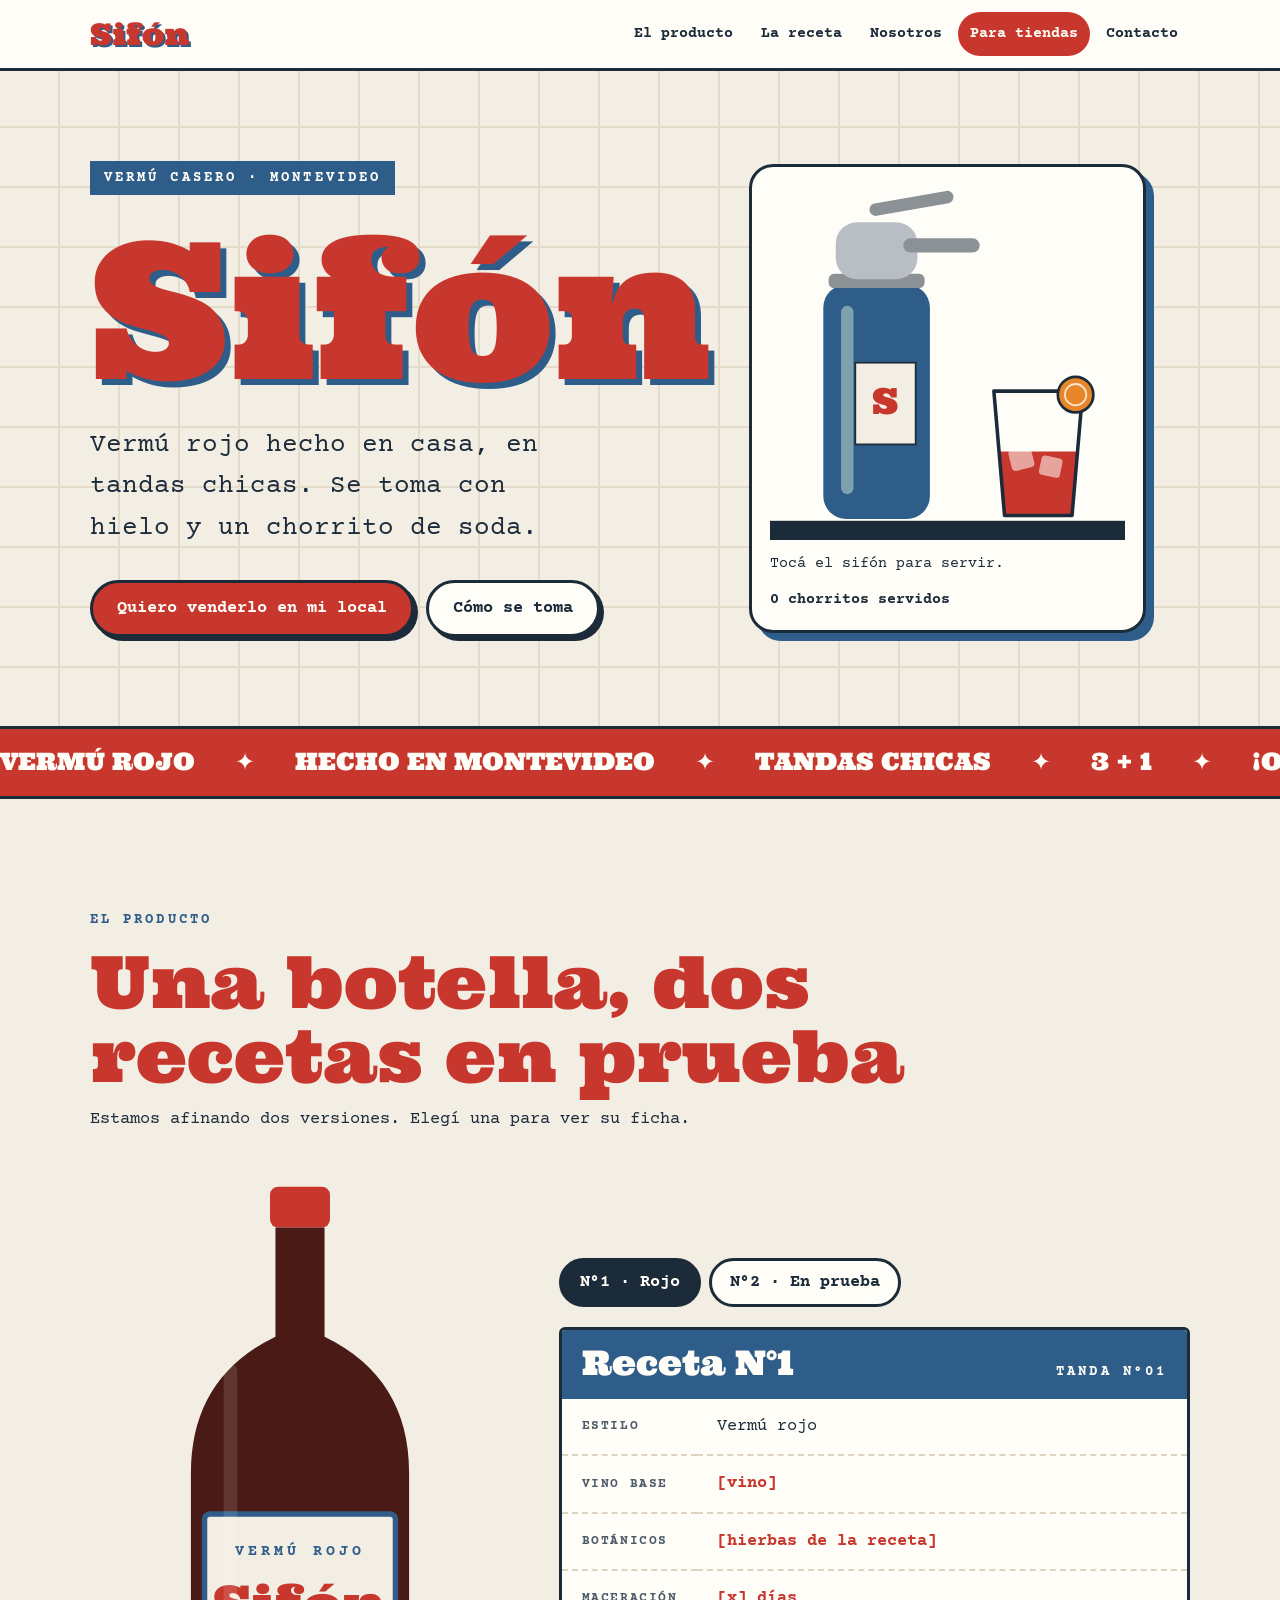
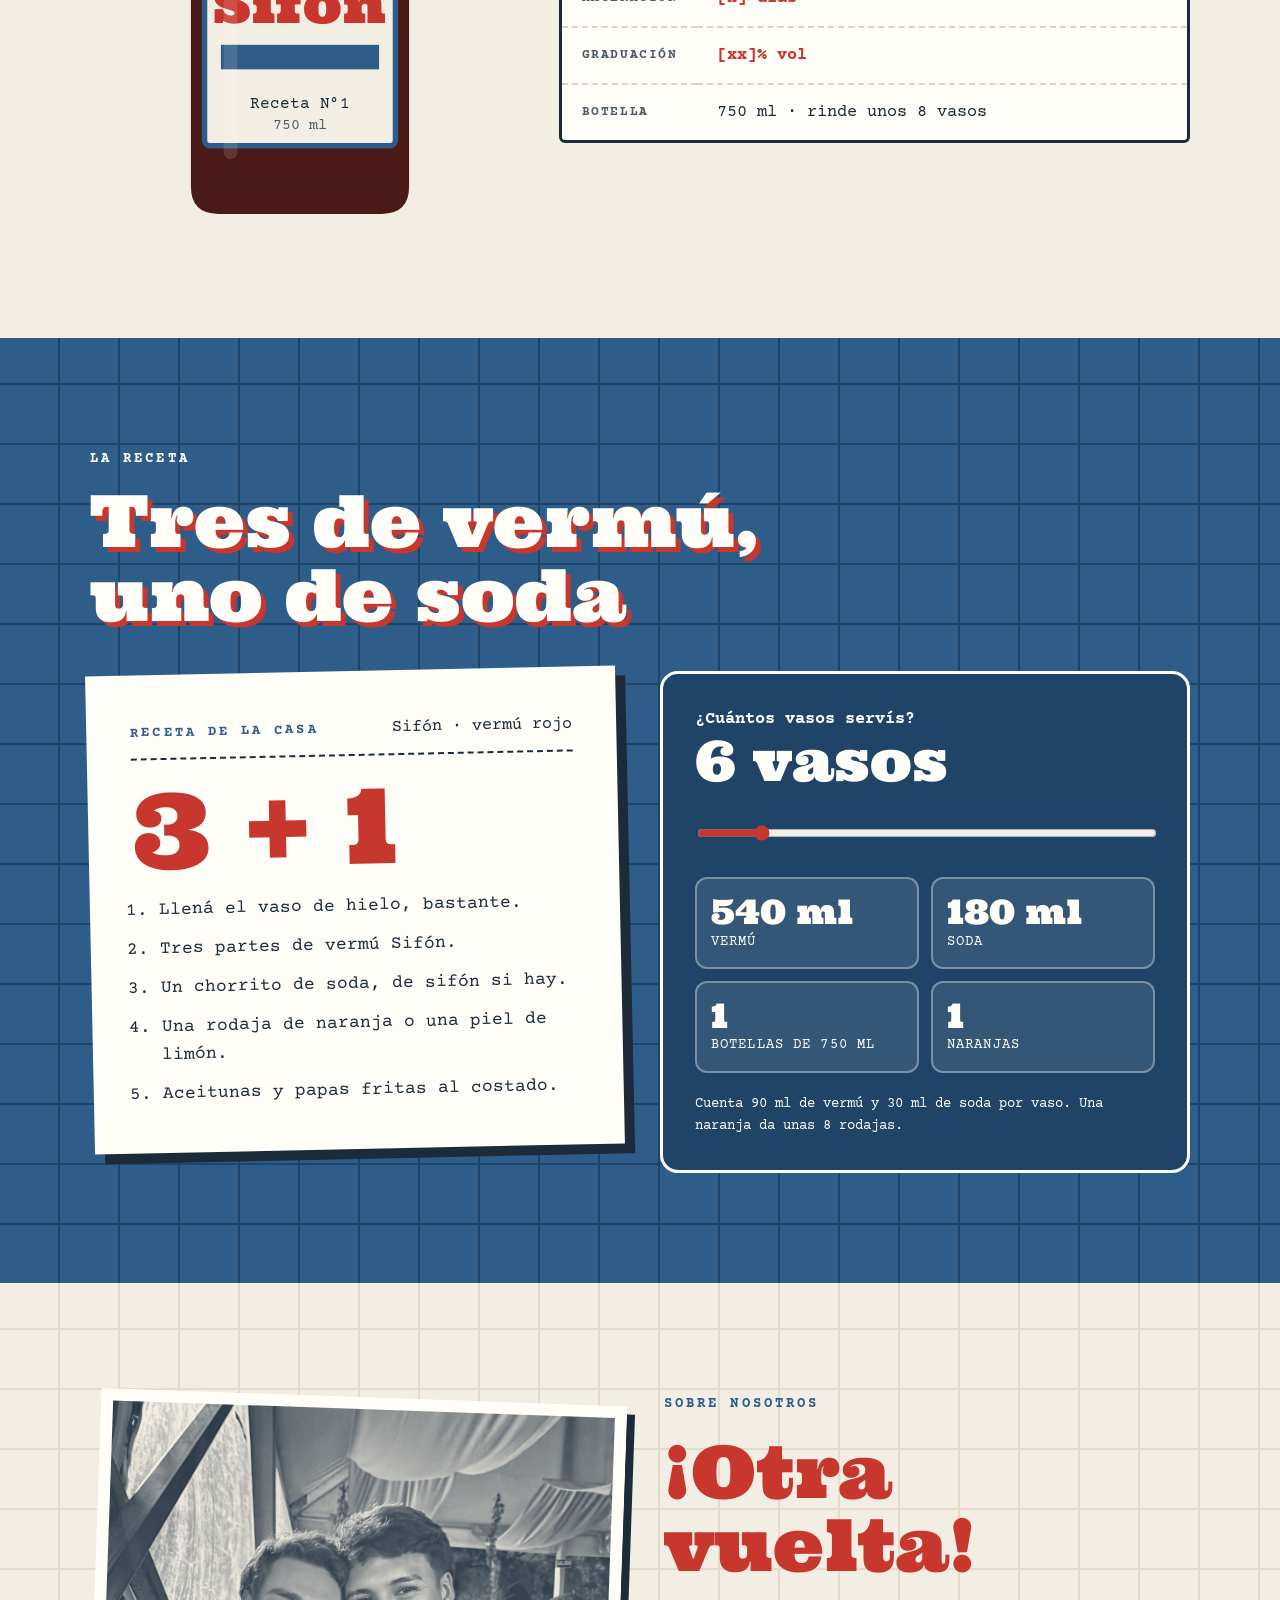
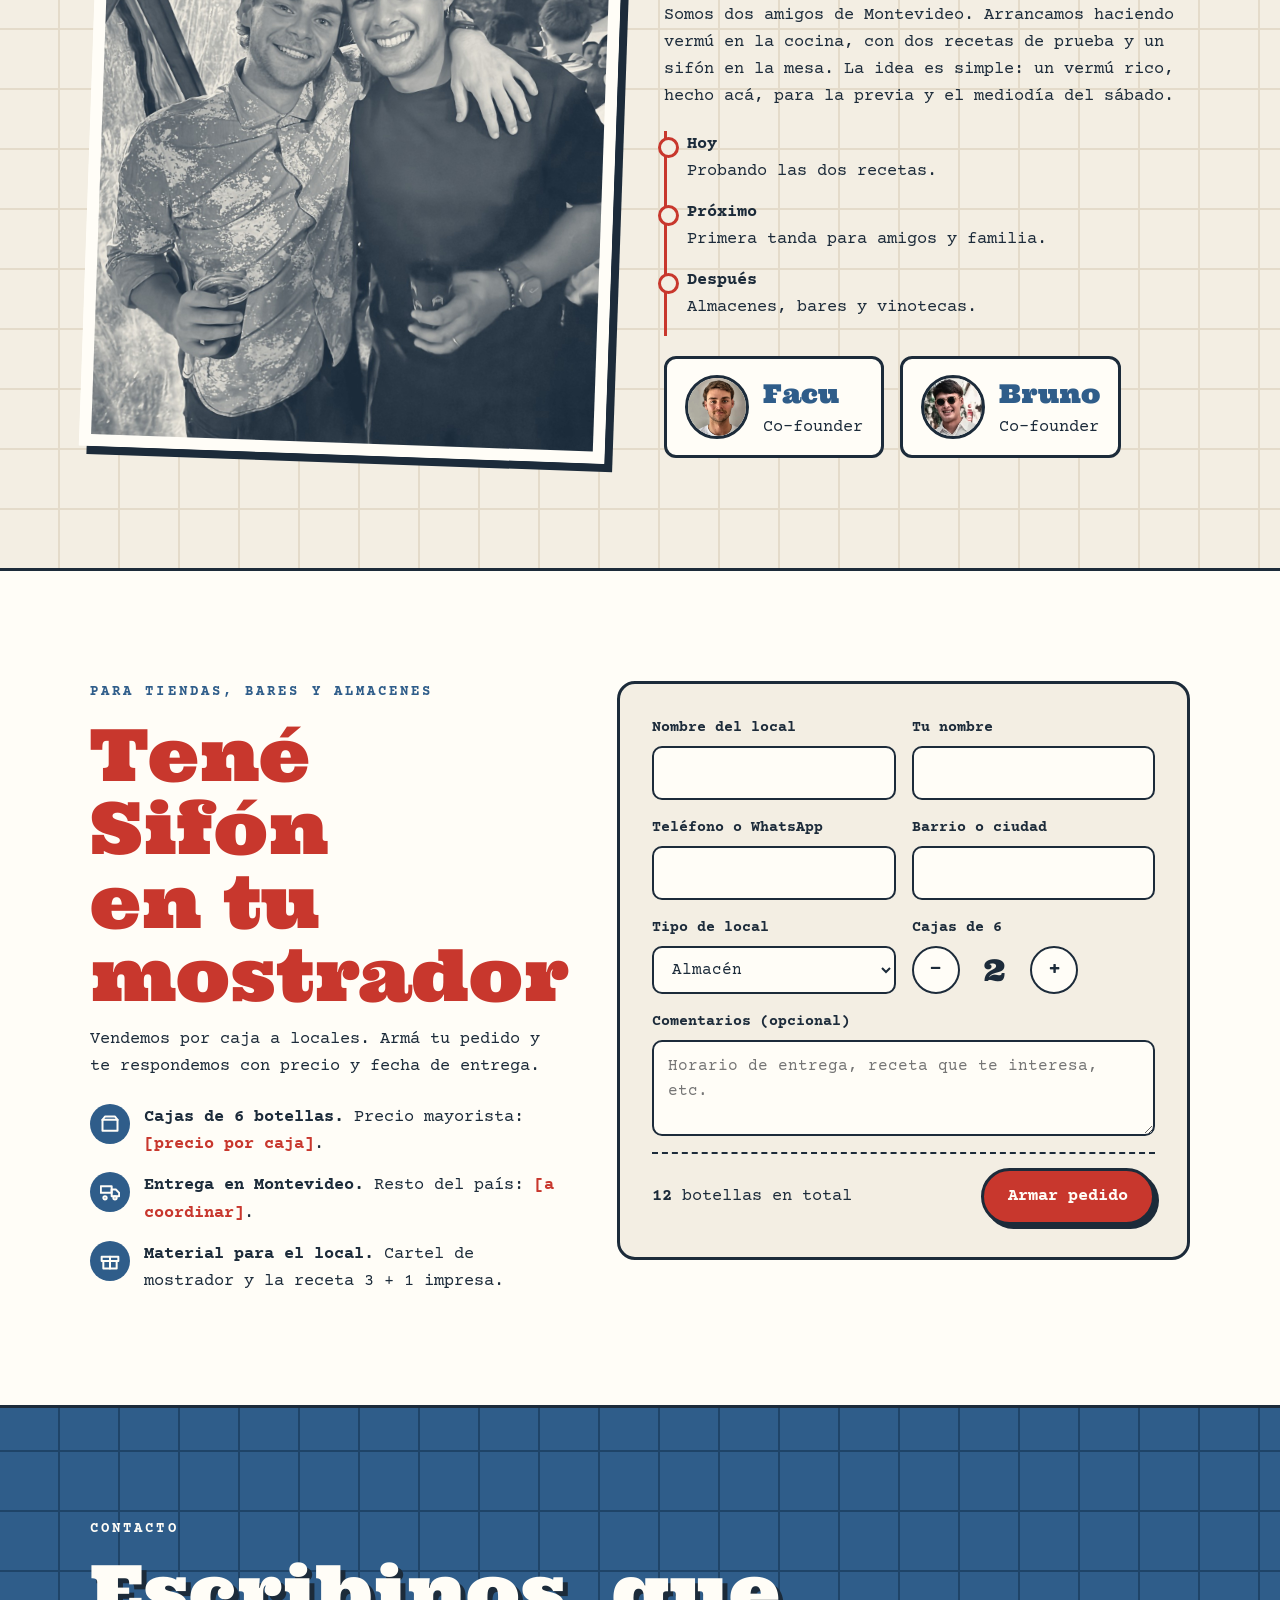
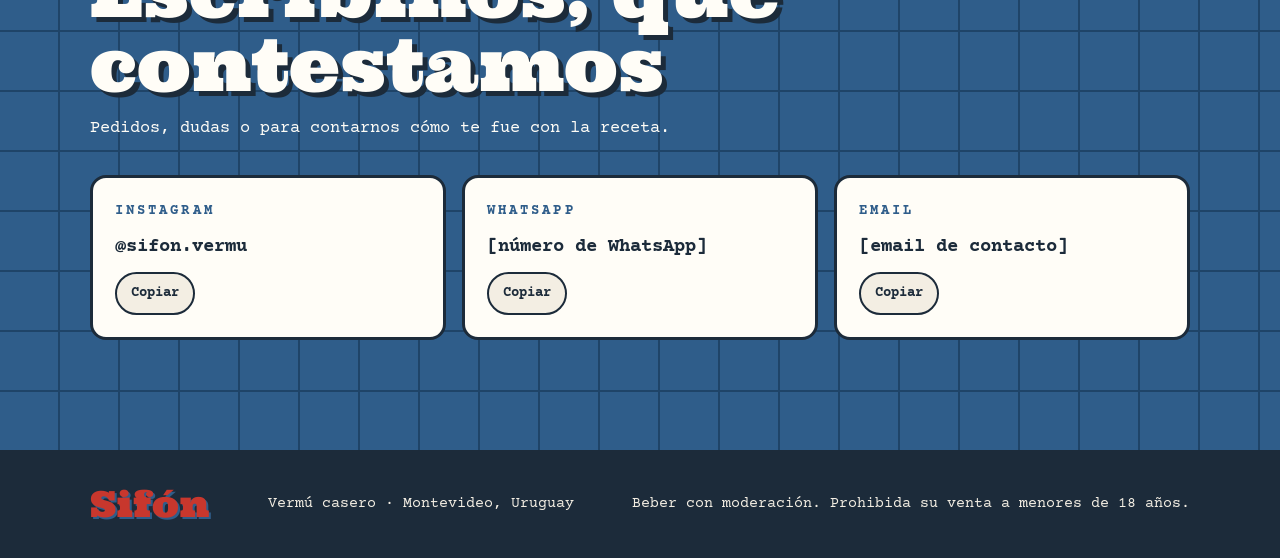
==== commit a0caf7b2: "Add files via upload" ====
--- a/index.html
+++ b/index.html
@@ -11,7 +11,7 @@
 <link rel="preconnect" href="https://fonts.googleapis.com">
 <link rel="preconnect" href="https://fonts.gstatic.com" crossorigin>
 <link rel="stylesheet" href="https://fonts.googleapis.com/css2?family=Ultra&family=Courier+Prime:ital,wght@0,400;0,700;1,400&display=swap">
-<link rel="stylesheet" href="css/styles.css">
+<link rel="stylesheet" href="css/styles.css?v=3">
 </head>
 <body>
 
@@ -166,7 +166,7 @@
 <section class="seccion nosotros azulejos" id="nosotros">
   <div class="wrap">
     <div class="grid">
-      <img class="foto" src="assets/img/facu-y-bruno-duotono.jpg" alt="Facu y Bruno, los creadores de Sifón" width="1200" height="1500">
+      <img class="foto" src="assets/img/facu-y-bruno-duotono.jpg?v=3" alt="Facu y Bruno, los creadores de Sifón" width="1200" height="1500">
       <div class="texto">
         <span class="etiqueta" style="color:var(--azul)">Sobre nosotros</span>
         <h2 style="color:var(--rojo)">¡Otra vuelta!</h2>
@@ -177,8 +177,8 @@
           <li><b>Después</b>Almacenes, bares y vinotecas.</li>
         </ol>
         <div class="firmas">
-          <div class="firma"><img class="avatar" src="assets/img/facu.jpg" alt="Facu" width="64" height="64"><div><strong>Facu</strong>Co-founder</div></div>
-          <div class="firma"><img class="avatar" src="assets/img/bruno.jpg" alt="Bruno" width="64" height="64"><div><strong>Bruno</strong>Co-founder</div></div>
+          <div class="firma"><img class="avatar" src="assets/img/facu.jpg?v=3" alt="Facu" width="64" height="64"><div><strong>Facu</strong>Co-founder</div></div>
+          <div class="firma"><img class="avatar" src="assets/img/bruno.jpg?v=3" alt="Bruno" width="64" height="64"><div><strong>Bruno</strong>Co-founder</div></div>
         </div>
       </div>
     </div>
@@ -254,7 +254,7 @@
   </div>
 </footer>
 
-<script src="js/config.js"></script>
-<script src="js/main.js"></script>
+<script src="js/config.js?v=3"></script>
+<script src="js/main.js?v=3"></script>
 </body>
 </html>
--- a/css/styles.css
+++ b/css/styles.css
@@ -168,6 +168,6 @@
 }
 
 /* Fotos */
-img.foto{display:block;width:100%;height:auto;object-fit:cover;padding:0}
+img.foto{display:block;width:100%;max-width:100%;height:auto;aspect-ratio:4/5;object-fit:cover;object-position:center top;padding:0;background:var(--papel)}
 .firma{display:flex;align-items:center;gap:14px}
-.avatar{width:64px;height:64px;border-radius:50%;object-fit:cover;border:3px solid var(--tinta);flex-shrink:0}
+.firma .avatar{width:64px;height:64px;border-radius:50%;object-fit:cover;border:3px solid var(--tinta);flex-shrink:0}
